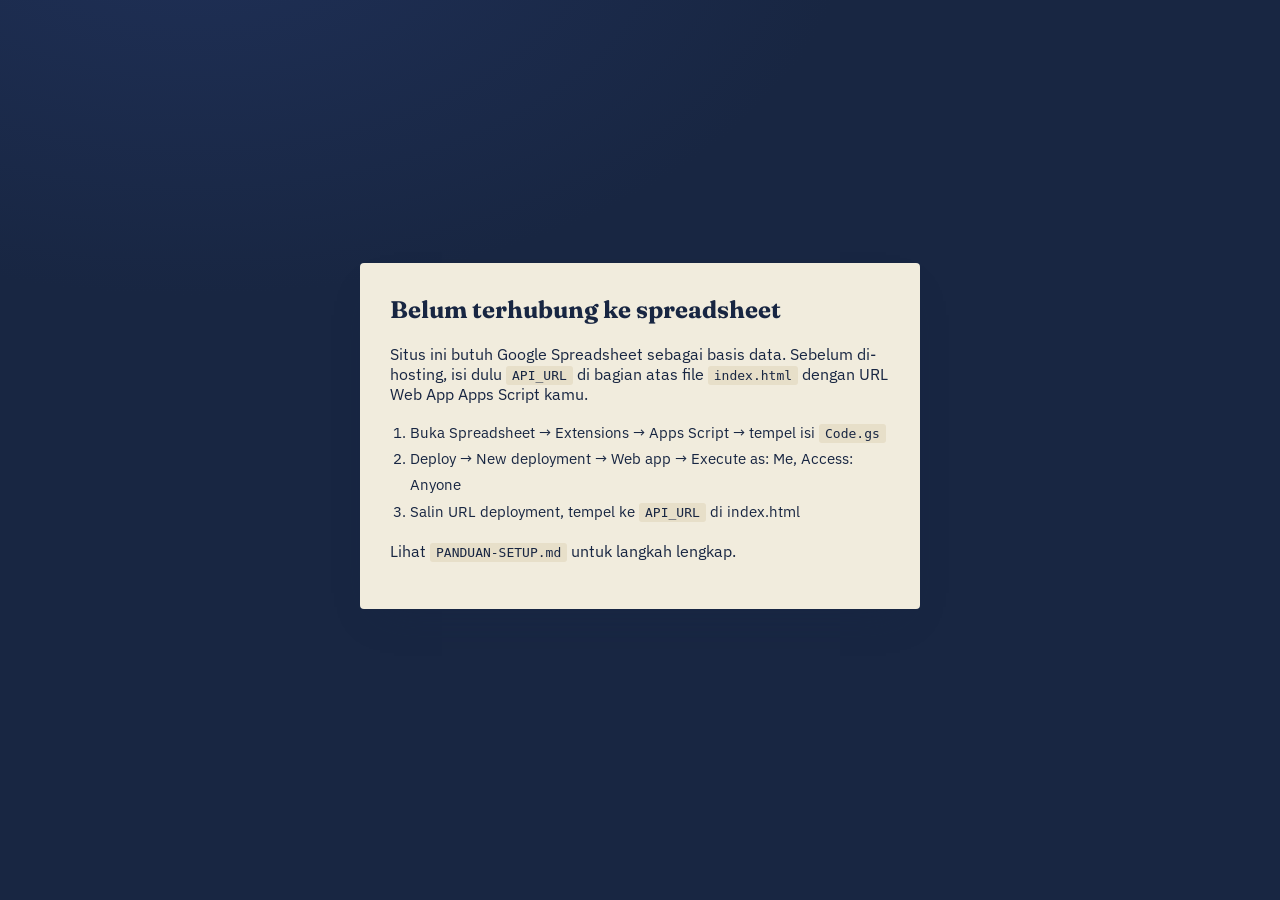
==== index.html @ b9da1dde "Add files via upload" ====
<!DOCTYPE html>
<html lang="id">
<head>
<meta charset="UTF-8">
<meta name="viewport" content="width=device-width, initial-scale=1.0">
<title>Pemilihan Ketua OSIS</title>
<link rel="preconnect" href="https://fonts.googleapis.com">
<link rel="preconnect" href="https://fonts.gstatic.com" crossorigin>
<link href="https://fonts.googleapis.com/css2?family=Fraunces:opsz,wght@9..144,400;9..144,500;9..144,600;9..144,700&family=IBM+Plex+Sans:wght@400;500;600;700&display=swap" rel="stylesheet">
<style>
:root{
  --ink:#182642;
  --ink-2:#25355C;
  --ink-soft:#57628A;
  --paper:#F1ECDD;
  --paper-2:#E7DFC9;
  --paper-line: rgba(24,38,66,0.14);
  --gold:#B7912E;
  --gold-soft:#DDC98A;
  --red:#A23B34;
  --red-soft:#C97A70;
  --good:#3F6B4C;
  --shadow: 0 18px 40px -20px rgba(24,38,66,0.35);
  --radius: 4px;
}
*{box-sizing:border-box;}
html,body{margin:0;padding:0;}
body{
  background:
    radial-gradient(1200px 700px at 15% -10%, #1F3057 0%, var(--ink) 55%),
    var(--ink);
  color:var(--ink);
  font-family:'IBM Plex Sans', sans-serif;
  min-height:100vh;
  -webkit-font-smoothing:antialiased;
}
h1,h2,h3,.serif{font-family:'Fraunces', serif;}
button{font-family:inherit;cursor:pointer;}
a{color:inherit;}
:focus-visible{outline:2px solid var(--gold);outline-offset:2px;}
@media (prefers-reduced-motion: reduce){
  *{animation-duration:0.001ms !important; transition-duration:0.001ms !important;}
}

.shell{
  min-height:100vh;
  display:flex;
  flex-direction:column;
}

/* ---------- topbar ---------- */
.topbar{
  display:flex;align-items:center;justify-content:space-between;
  padding:20px clamp(18px,4vw,48px);
  color:var(--paper);
}
.topbar .brand{display:flex;align-items:center;gap:12px;}
.brand-mark{
  width:34px;height:34px;border-radius:50%;
  border:1.5px solid var(--gold-soft);
  display:flex;align-items:center;justify-content:center;
  font-family:'Fraunces',serif;font-size:16px;color:var(--gold-soft);
}
.brand-text .school{font-size:13px;letter-spacing:.02em;color:var(--gold-soft);margin:0;}
.brand-text .title{font-size:16px;margin:0;font-weight:600;}
.topbar .who{display:flex;align-items:center;gap:14px;font-size:14px;color:#C9D0E3;}
.who .name{color:var(--paper);font-weight:600;}
.logout-btn{
  background:transparent;border:1px solid rgba(255,255,255,0.25);color:#C9D0E3;
  padding:7px 14px;border-radius:999px;font-size:13px;
  transition:border-color .15s, color .15s;
}
.logout-btn:hover{border-color:var(--gold-soft);color:var(--paper);}

.stage{flex:1;display:flex;align-items:center;justify-content:center;padding:20px clamp(16px,4vw,48px) 48px;}
.stage.top{align-items:flex-start;}

/* ---------- login ---------- */
.login-wrap{width:100%;max-width:1040px;display:grid;grid-template-columns:1.05fr 1fr;gap:56px;align-items:center;}
.login-intro{color:var(--paper);}
.login-intro .eyebrow-seal{
  width:56px;height:56px;border-radius:50%;border:1.5px solid var(--gold-soft);
  display:flex;align-items:center;justify-content:center;margin-bottom:22px;
  font-family:'Fraunces',serif;font-size:22px;color:var(--gold-soft);
}
.login-intro h1{font-size:clamp(32px,4vw,44px);line-height:1.1;font-weight:600;margin:0 0 16px;}
.login-intro p{color:#C9D0E3;font-size:15.5px;line-height:1.65;max-width:38ch;margin:0;}

.ballot-card{
  background:var(--paper);border-radius:var(--radius);box-shadow:var(--shadow);
  padding:8px;position:relative;
}
.ballot-card-inner{
  border:1px solid var(--paper-line);border-radius:2px;padding:34px 32px 30px;
}
.role-tabs{display:flex;gap:0;margin-bottom:26px;border-bottom:1px solid var(--paper-line);}
.role-tab{
  flex:1;background:none;border:none;padding:0 0 14px;font-size:14.5px;font-weight:600;
  color:var(--ink-soft);border-bottom:2px solid transparent;margin-bottom:-1px;
  transition:color .15s;
}
.role-tab.active{color:var(--ink);border-bottom-color:var(--red);}
.role-tab:first-child{text-align:left;}
.role-tab:last-child{text-align:right;}

.field{margin-bottom:16px;}
.field label{display:block;font-size:12.5px;color:var(--ink-soft);margin-bottom:6px;}
.field input{
  width:100%;padding:11px 13px;border:1px solid var(--paper-line);border-radius:3px;
  background:#FBF9F2;font-size:15px;color:var(--ink);font-family:inherit;
}
.field input:focus{border-color:var(--ink-soft);}
.field .hint{font-size:12px;color:var(--ink-soft);margin-top:6px;}

.stub-divider{
  position:relative;height:1px;border-top:1.5px dashed var(--paper-line);margin:22px 0 20px;
}
.stub-divider::before,.stub-divider::after{
  content:'';position:absolute;top:-7px;width:14px;height:14px;border-radius:50%;
  background:var(--ink);
}
.stub-divider::before{left:-40px;}
.stub-divider::after{right:-40px;}

.submit-btn{
  width:100%;padding:13px;border:none;border-radius:3px;background:var(--red);color:#F6EFE4;
  font-size:14.5px;font-weight:600;letter-spacing:.01em;margin-top:6px;
  transition:transform .12s, background .15s;
}
.submit-btn:hover{background:#8F332D;}
.submit-btn:active{transform:scale(0.98) rotate(-0.3deg);}
.submit-btn:disabled{opacity:.6;cursor:default;}
.form-error{
  background:#F6E3E0;border:1px solid #E3B9B3;color:#8F332D;font-size:13px;
  padding:10px 12px;border-radius:3px;margin-bottom:16px;
}

/* ---------- setup screen ---------- */
.setup-box{max-width:560px;background:var(--paper);border-radius:var(--radius);padding:32px 30px;box-shadow:var(--shadow);}
.setup-box h2{margin-top:0;}
.setup-box code{background:var(--paper-2);padding:2px 6px;border-radius:3px;font-size:13px;}
.setup-box ol{padding-left:20px;line-height:1.8;font-size:14.5px;}

/* ---------- candidate grid ---------- */
.vote-head{width:100%;max-width:1040px;margin:0 auto 28px;color:var(--paper);}
.vote-head h2{font-size:26px;margin:0 0 6px;font-weight:600;}
.vote-head p{color:#C9D0E3;font-size:14.5px;margin:0;}
.candidate-grid{
  width:100%;max-width:1040px;margin:0 auto;
  display:grid;grid-template-columns:repeat(auto-fit,minmax(280px,1fr));gap:22px;
}
.candidate-card{
  background:var(--paper);border-radius:var(--radius);overflow:hidden;box-shadow:var(--shadow);
  display:flex;flex-direction:column;
}
.candidate-photo-wrap{position:relative;aspect-ratio:4/3;background:var(--paper-2);}
.candidate-photo-wrap img{width:100%;height:100%;object-fit:cover;display:block;}
.seal{
  position:absolute;top:14px;left:14px;width:42px;height:42px;border-radius:50%;
  background:var(--ink);border:1.5px solid var(--gold-soft);color:var(--gold-soft);
  display:flex;align-items:center;justify-content:center;font-family:'Fraunces',serif;
  font-size:16px;font-weight:600;
}
.candidate-body{padding:18px 20px 20px;flex:1;display:flex;flex-direction:column;}
.candidate-body h3{font-size:19px;margin:0 0 2px;font-weight:600;}
.candidate-body .kelas{font-size:13px;color:var(--ink-soft);margin:0 0 14px;}
.misi-toggle{
  background:none;border:none;padding:0;font-size:13px;color:var(--ink-soft);
  text-decoration:underline;text-underline-offset:3px;text-align:left;margin-bottom:12px;
}
.misi-panel{font-size:13.5px;line-height:1.6;color:var(--ink);margin-bottom:14px;}
.misi-panel .visi{margin:0 0 8px;font-style:italic;color:var(--ink-soft);}
.misi-panel ul{margin:0;padding-left:18px;}
.pilih-btn{
  margin-top:auto;width:100%;padding:11px;border:1.5px solid var(--ink);border-radius:3px;
  background:transparent;color:var(--ink);font-weight:600;font-size:14px;
  transition:background .15s,color .15s,transform .12s;
}
.pilih-btn:hover{background:var(--ink);color:var(--paper);}
.pilih-btn:active{transform:scale(0.97);}
.pilih-btn:disabled{opacity:.5;}

/* ---------- modal ---------- */
.modal-overlay{
  position:fixed;inset:0;background:rgba(15,22,40,0.62);display:flex;align-items:center;justify-content:center;
  padding:20px;z-index:50;
}
.modal-box{background:var(--paper);border-radius:var(--radius);max-width:400px;width:100%;padding:28px 26px;box-shadow:var(--shadow);}
.modal-box h3{margin:0 0 10px;font-size:20px;}
.modal-box p{font-size:14.5px;color:var(--ink-soft);line-height:1.6;margin:0 0 22px;}
.modal-actions{display:flex;gap:10px;}
.modal-actions button{flex:1;padding:11px;border-radius:3px;font-size:14px;font-weight:600;}
.modal-actions .cancel{background:transparent;border:1.5px solid var(--paper-line);color:var(--ink-soft);}
.modal-actions .confirm{background:var(--red);border:none;color:#F6EFE4;}

/* ---------- thanks ---------- */
.thanks-box{max-width:420px;text-align:center;background:var(--paper);border-radius:var(--radius);padding:44px 34px;box-shadow:var(--shadow);}
.stamp-check{
  width:74px;height:74px;border-radius:50%;border:2px solid var(--good);color:var(--good);
  display:flex;align-items:center;justify-content:center;margin:0 auto 20px;
  font-size:34px;animation:stamp-in .4s cubic-bezier(.2,1.4,.4,1);
}
@keyframes stamp-in{from{transform:scale(1.6) rotate(-14deg);opacity:0;}to{transform:scale(1) rotate(-6deg);opacity:1;}}
.thanks-box h2{margin:0 0 10px;font-size:22px;}
.thanks-box p{color:var(--ink-soft);font-size:14.5px;line-height:1.6;margin:0 0 24px;}
.ghost-btn{
  background:transparent;border:1.5px solid var(--ink);color:var(--ink);padding:11px 20px;
  border-radius:3px;font-size:14px;font-weight:600;
}
.ghost-btn:hover{background:var(--ink);color:var(--paper);}

/* ---------- monitor ---------- */
.monitor-wrap{width:100%;max-width:760px;}
.monitor-panel{background:var(--paper);border-radius:var(--radius);box-shadow:var(--shadow);padding:40px clamp(24px,5vw,52px);text-align:center;}
.ring-wrap{position:relative;width:200px;height:200px;margin:0 auto 22px;}
.ring-wrap svg{transform:rotate(-90deg);}
.ring-track{fill:none;stroke:var(--paper-2);stroke-width:10;}
.ring-fill{fill:none;stroke:var(--red);stroke-width:10;stroke-linecap:round;transition:stroke-dashoffset 1.1s cubic-bezier(.3,.7,.2,1);}
.ring-center{position:absolute;inset:0;display:flex;flex-direction:column;align-items:center;justify-content:center;}
.ring-center .count{font-family:'Fraunces',serif;font-size:44px;font-weight:600;line-height:1;}
.ring-center .of{font-size:13px;color:var(--ink-soft);margin-top:4px;}
.monitor-panel h2{font-size:20px;margin:0 0 4px;}
.monitor-panel .sub{font-size:13.5px;color:var(--ink-soft);margin:0 0 30px;}
.strip-label{font-size:12.5px;color:var(--ink-soft);margin:0 0 12px;text-align:left;}
.candidate-strip{display:flex;gap:14px;justify-content:center;flex-wrap:wrap;margin-bottom:8px;}
.strip-item{width:64px;text-align:center;}
.strip-item img{width:64px;height:64px;border-radius:50%;object-fit:cover;border:2px solid var(--paper-2);display:block;margin:0 auto 8px;}
.strip-item .n{font-size:11px;color:var(--ink-soft);}
.final-btn{
  margin-top:30px;background:var(--ink);color:var(--paper);border:none;padding:14px 26px;
  border-radius:3px;font-size:14.5px;font-weight:600;
  transition:transform .12s, background .15s;
}
.final-btn:hover{background:var(--ink-2);}
.final-btn:active{transform:scale(0.97);}
.final-btn:disabled{opacity:.6;}
.monitor-note{font-size:13px;color:var(--ink-soft);margin-top:26px;}
.back-link{background:none;border:none;color:#C9D0E3;font-size:13.5px;margin-top:20px;text-decoration:underline;text-underline-offset:3px;}

/* ---------- countdown ---------- */
.countdown-screen{position:fixed;inset:0;background:var(--ink);display:flex;flex-direction:column;align-items:center;justify-content:center;z-index:60;}
.countdown-label{color:var(--gold-soft);font-size:14px;letter-spacing:.04em;margin-bottom:18px;}
.countdown-num{font-family:'Fraunces',serif;font-size:180px;font-weight:600;color:var(--paper);line-height:1;
  animation:tick .85s ease-out;}
@keyframes tick{from{transform:scale(1.35);opacity:0;}to{transform:scale(1);opacity:1;}}
.countdown-sub{color:#C9D0E3;font-size:14.5px;margin-top:18px;}

/* ---------- result ---------- */
.result-wrap{width:100%;max-width:640px;text-align:center;}
.winner-halo{position:relative;width:180px;height:180px;margin:0 auto 22px;}
.halo-rays{
  position:absolute;inset:-30px;border-radius:50%;
  background:conic-gradient(from 0deg, var(--gold-soft) 0deg 6deg, transparent 6deg 24deg);
  opacity:.55;
}
.winner-photo{position:absolute;inset:0;border-radius:50%;overflow:hidden;border:3px solid var(--gold-soft);box-shadow:var(--shadow);}
.winner-photo img{width:100%;height:100%;object-fit:cover;}
.result-wrap .tag{color:var(--gold-soft);font-size:13px;letter-spacing:.03em;margin:0 0 10px;}
.result-wrap h1{color:var(--paper);font-size:clamp(28px,4vw,38px);margin:0 0 4px;font-weight:600;}
.result-wrap .kelas{color:#C9D0E3;font-size:14px;margin:0 0 24px;}
.vote-count{font-family:'Fraunces',serif;font-size:56px;color:var(--paper);font-weight:600;line-height:1;}
.vote-count .label{display:block;font-family:'IBM Plex Sans',sans-serif;font-size:13px;color:#C9D0E3;font-weight:400;margin-top:6px;}
.result-actions{margin-top:34px;display:flex;gap:12px;justify-content:center;flex-wrap:wrap;}

.rank-panel{margin-top:30px;background:var(--paper);border-radius:var(--radius);box-shadow:var(--shadow);padding:26px 28px;text-align:left;}
.rank-row{display:flex;align-items:center;gap:12px;margin-bottom:16px;}
.rank-row:last-child{margin-bottom:0;}
.rank-row .rn{width:24px;font-size:13px;color:var(--ink-soft);flex-shrink:0;}
.rank-row .rname{font-size:13.5px;font-weight:600;width:130px;flex-shrink:0;}
.rank-bar-track{flex:1;height:20px;background:var(--paper-2);border-radius:3px;overflow:hidden;}
.rank-bar-fill{height:100%;border-radius:3px;transition:width 1s cubic-bezier(.3,.7,.2,1);}
.rank-row.winner .rank-bar-fill{background:var(--gold);}
.rank-row:not(.winner) .rank-bar-fill{background:var(--ink-soft);}
.rank-row .rv{width:70px;text-align:right;font-size:13px;color:var(--ink-soft);flex-shrink:0;}

.net-error{
  max-width:420px;background:#F6E3E0;border:1px solid #E3B9B3;color:#8F332D;font-size:13.5px;
  padding:12px 14px;border-radius:3px;margin:0 auto 18px;text-align:center;
}

@media (max-width:900px){
  .login-wrap{grid-template-columns:1fr;gap:34px;text-align:left;}
  .login-intro p{max-width:none;}
}
@media (max-width:520px){
  .countdown-num{font-size:110px;}
  .ballot-card-inner{padding:28px 22px 26px;}
  .stub-divider::before,.stub-divider::after{display:none;}
  .rank-row .rname{width:96px;font-size:12.5px;}
}
</style>
</head>
<body>
<div id="app"></div>

<script>
/* =========================================================================
   KONFIGURASI — wajib diisi sebelum di-deploy
   Tempel URL Web App Google Apps Script kamu di sini (lihat PANDUAN-SETUP.md)
   ========================================================================= */
const API_URL = "TEMPEL_URL_WEB_APP_APPS_SCRIPT_DI_SINI";
const SEKOLAH = "SMA Contoh";
const TAHUN_AJARAN = "2026/2027";

/* ============ API helpers (spreadsheet backend via Apps Script) ============ */
function apiConfigured(){
  return API_URL && API_URL.indexOf('TEMPEL_URL') === -1;
}
async function apiGet(params){
  const qs = new URLSearchParams(params).toString();
  const res = await fetch(API_URL + '?' + qs);
  if(!res.ok) throw new Error('Gagal terhubung ke server (' + res.status + ')');
  return res.json();
}
async function apiPost(payload){
  const res = await fetch(API_URL, {
    method:'POST',
    headers:{'Content-Type':'text/plain;charset=utf-8'}, // text/plain menghindari CORS preflight di Apps Script
    body: JSON.stringify(payload)
  });
  if(!res.ok) throw new Error('Gagal terhubung ke server (' + res.status + ')');
  return res.json();
}

/* ============ app state ============ */
const state = {
  screen: apiConfigured() ? 'login' : 'setup',
  role:'siswa',
  user:null,          // {nisn, nama} untuk siswa, {nama} untuk guru
  candidates:[],
  openMisiNomor:null,
  confirmCandidate:null,
  submitting:false,
  loginError:'',
  netError:'',
  voterCount:0,
  totalSiswa:0,
  countdownVal:5,
  tally:null,
  showRanking:false,
  winner:null
};

function esc(s){
  return String(s==null?'':s).replace(/[&<>"']/g, c => ({'&':'&amp;','<':'&lt;','>':'&gt;','"':'&quot;',"'":'&#39;'}[c]));
}
function seal(nomor){ return '<div class="seal">'+esc(nomor)+'</div>'; }
function fallbackAvatar(nama){ return 'https://api.dicebear.com/7.x/initials/svg?seed='+encodeURIComponent(nama||'?'); }

/* ============ render dispatcher ============ */
const app = document.getElementById('app');

function render(){
  let html = '';
  let stageClass = 'stage';
  if(state.screen === 'setup') html = screenSetup();
  else if(state.screen === 'login') html = screenLogin();
  else if(state.screen === 'vote'){ html = screenVote(); stageClass += ' top'; }
  else if(state.screen === 'thanks') html = screenThanks();
  else if(state.screen === 'monitor') html = screenMonitor();
  else if(state.screen === 'result') html = screenResult();

  if(state.screen === 'setup' || state.screen === 'login'){
    app.innerHTML = '<div class="shell"><div class="'+stageClass+'">'+html+'</div></div>';
  } else {
    app.innerHTML =
      '<div class="shell">'+topbar()+'<div class="'+stageClass+'">'+
      (state.netError ? '<div class="net-error">'+esc(state.netError)+'</div>' : '') +
      html+'</div></div>';
  }
  if(state.screen === 'countdown'){
    app.innerHTML += screenCountdown();
  }
  if(state.confirmCandidate){
    app.innerHTML += modalConfirm(state.confirmCandidate);
  }
}

function topbar(){
  if(!state.user) return '';
  const roleLabel = state.role === 'guru' ? 'Guru' : 'Siswa';
  return `
  <div class="topbar">
    <div class="brand">
      <div class="brand-mark">O</div>
      <div class="brand-text">
        <p class="school">${esc(SEKOLAH)}</p>
        <p class="title">Pemilihan Ketua OSIS</p>
      </div>
    </div>
    <div class="who">
      <span>${roleLabel} · <span class="name">${esc(state.user.nama)}</span></span>
      <button class="logout-btn" data-action="logout">Keluar</button>
    </div>
  </div>`;
}

/* ============ screen: setup ============ */
function screenSetup(){
  return `
  <div class="setup-box">
    <h2>Belum terhubung ke spreadsheet</h2>
    <p>Situs ini butuh Google Spreadsheet sebagai basis data. Sebelum di-hosting, isi dulu <code>API_URL</code> di bagian atas file <code>index.html</code> dengan URL Web App Apps Script kamu.</p>
    <ol>
      <li>Buka Spreadsheet → Extensions → Apps Script → tempel isi <code>Code.gs</code></li>
      <li>Deploy → New deployment → Web app → Execute as: Me, Access: Anyone</li>
      <li>Salin URL deployment, tempel ke <code>API_URL</code> di index.html</li>
    </ol>
    <p>Lihat <code>PANDUAN-SETUP.md</code> untuk langkah lengkap.</p>
  </div>`;
}

/* ============ screen: login ============ */
function screenLogin(){
  const isSiswa = state.role === 'siswa';
  return `
  <div class="login-wrap">
    <div class="login-intro">
      <div class="eyebrow-seal">O</div>
      <h1>Pemilihan Ketua OSIS ${esc(SEKOLAH)}</h1>
      <p>Tahun ajaran ${esc(TAHUN_AJARAN)}. Masuk untuk memberikan suaramu atau memantau jalannya pemilihan. Satu siswa hanya bisa memilih satu kali — tercatat otomatis di server.</p>
    </div>
    <div class="ballot-card">
      <div class="ballot-card-inner">
        <div class="role-tabs">
          <button class="role-tab ${isSiswa?'active':''}" data-action="role" data-role="siswa">Siswa</button>
          <button class="role-tab ${!isSiswa?'active':''}" data-action="role" data-role="guru">Guru</button>
        </div>
        ${state.loginError ? '<div class="form-error">'+esc(state.loginError)+'</div>' : ''}
        ${isSiswa ? `
        <div class="field">
          <label for="in-nisn">Username (NISN)</label>
          <input id="in-nisn" inputmode="numeric" autocomplete="username" placeholder="Contoh: 0051234567">
        </div>
        <div class="stub-divider"></div>
        <div class="field">
          <label for="in-pass">Password</label>
          <input id="in-pass" type="password" inputmode="numeric" autocomplete="current-password" placeholder="Password kamu = NISN kamu">
          <p class="hint">Password default adalah NISN kamu sendiri.</p>
        </div>
        ` : `
        <div class="field">
          <label for="in-nama">Nama</label>
          <input id="in-nama" autocomplete="name" placeholder="Nama lengkap">
        </div>
        <div class="stub-divider"></div>
        <div class="field">
          <label for="in-pin">PIN panitia</label>
          <input id="in-pin" type="password" inputmode="numeric" placeholder="PIN dari panitia pemilihan">
        </div>
        `}
        <button class="submit-btn" data-action="login" ${state.submitting?'disabled':''}>${state.submitting?'Memeriksa…':'Masuk'}</button>
      </div>
    </div>
  </div>`;
}

/* ============ screen: vote ============ */
function screenVote(){
  const cards = state.candidates.map(c => {
    const open = state.openMisiNomor === c.nomor;
    return `
    <div class="candidate-card">
      <div class="candidate-photo-wrap">
        <img src="${esc(c.foto) || fallbackAvatar(c.nama)}" data-fallback="${esc(encodeURIComponent(c.nama))}" alt="Foto ${esc(c.nama)}">
        ${seal(c.nomor)}
      </div>
      <div class="candidate-body">
        <h3>${esc(c.nama)}</h3>
        <p class="kelas">${esc(c.kelas)}</p>
        <button class="misi-toggle" data-action="toggle-misi" data-nomor="${esc(c.nomor)}">${open?'Sembunyikan visi & misi':'Lihat visi & misi'}</button>
        ${open ? `
        <div class="misi-panel">
          <p class="visi">"${esc(c.visi)}"</p>
          <ul>${c.misi.map(m=>'<li>'+esc(m)+'</li>').join('')}</ul>
        </div>` : ''}
        <button class="pilih-btn" data-action="ask-vote" data-nomor="${esc(c.nomor)}">Pilih Kandidat Ini</button>
      </div>
    </div>`;
  }).join('');

  return `
  <div class="vote-head">
    <h2>Pilih Ketua OSIS</h2>
    <p>Tap "Pilih Kandidat Ini" pada kandidat pilihanmu. Kamu akan diminta konfirmasi sebelum suara dikirim.</p>
  </div>
  <div class="candidate-grid">${cards}</div>`;
}

/* ============ modal konfirmasi ============ */
function modalConfirm(c){
  return `
  <div class="modal-overlay" data-action="close-modal">
    <div class="modal-box" onclick="event.stopPropagation()">
      <h3>Konfirmasi pilihan</h3>
      <p>Kamu memilih Nomor ${esc(c.nomor)} — <strong>${esc(c.nama)}</strong>. Pilihan tidak bisa diubah setelah dikirim. Lanjutkan?</p>
      <div class="modal-actions">
        <button class="cancel" data-action="close-modal">Batal</button>
        <button class="confirm" data-action="confirm-vote" ${state.submitting?'disabled':''}>${state.submitting?'Mengirim…':'Ya, kirim suara'}</button>
      </div>
    </div>
  </div>`;
}

/* ============ screen: thanks ============ */
function screenThanks(){
  return `
  <div class="thanks-box">
    <div class="stamp-check">✓</div>
    <h2>Suaramu sudah tercatat</h2>
    <p>Terima kasih sudah berpartisipasi, ${esc(state.user.nama)}. Hasil akhir akan diumumkan panitia di halaman pemantauan.</p>
    <button class="ghost-btn" data-action="goto-monitor">Lihat Halaman Pemantauan</button>
  </div>`;
}

/* ============ screen: monitor ============ */
function screenMonitor(){
  const total = state.totalSiswa || 0;
  const count = state.voterCount || 0;
  const pct = total > 0 ? Math.min(1, count/total) : 0;
  const r = 90, circ = 2*Math.PI*r;
  const offset = circ * (1-pct);

  const strip = state.candidates.map(c => `
    <div class="strip-item">
      <img src="${esc(c.foto) || fallbackAvatar(c.nama)}" data-fallback="${esc(encodeURIComponent(c.nama))}" alt="${esc(c.nama)}">
      <div class="n">No. ${esc(c.nomor)}</div>
    </div>`).join('');

  return `
  <div class="monitor-wrap">
    <div class="monitor-panel">
      <div class="ring-wrap">
        <svg width="200" height="200" viewBox="0 0 200 200">
          <circle class="ring-track" cx="100" cy="100" r="${r}"/>
          <circle class="ring-fill" cx="100" cy="100" r="${r}" stroke-dasharray="${circ}" stroke-dashoffset="${offset}"/>
        </svg>
        <div class="ring-center">
          <div class="count">${count}</div>
          <div class="of">dari ${total} siswa</div>
        </div>
      </div>
      <h2>Pemantauan Partisipasi</h2>
      <p class="sub">Jumlah suara yang sudah masuk, diperbarui langsung dari server.</p>
      <p class="strip-label">Kandidat yang bertarung</p>
      <div class="candidate-strip">${strip}</div>
      ${state.role === 'guru' ? `
        <button class="final-btn" data-action="start-final" ${state.submitting?'disabled':''}>${state.submitting?'Memuat…':'Hitung Suara Akhir'}</button>
        <p class="monitor-note">Tombol ini hanya untuk panitia. Hasil akan tampil setelah hitung mundur.</p>
      ` : `
        <p class="monitor-note">Hasil akhir akan diumumkan oleh panitia setelah proses hitung selesai.</p>
      `}
    </div>
  </div>`;
}

/* ============ screen: countdown ============ */
function screenCountdown(){
  return `
  <div class="countdown-screen">
    <div class="countdown-label">MENGHITUNG SUARA</div>
    <div class="countdown-num" key="${state.countdownVal}">${state.countdownVal > 0 ? state.countdownVal : '—'}</div>
    <div class="countdown-sub">${state.countdownVal > 0 ? 'Bersiap…' : 'Menyiapkan hasil akhir…'}</div>
  </div>`;
}

/* ============ screen: result ============ */
function screenResult(){
  const tally = state.tally || {};
  const ranked = state.candidates
    .map(c => ({...c, votes: tally[c.nomor] || 0}))
    .sort((a,b)=> b.votes - a.votes);
  const winner = ranked[0];
  const maxVotes = winner ? Math.max(1, winner.votes) : 1;

  const rankingHtml = state.showRanking ? `
    <div class="rank-panel">
      ${ranked.map((c,i)=>`
        <div class="rank-row ${i===0?'winner':''}">
          <div class="rn">${i+1}</div>
          <div class="rname">${esc(c.nama)}</div>
          <div class="rank-bar-track"><div class="rank-bar-fill" style="width:${(c.votes/maxVotes*100).toFixed(0)}%"></div></div>
          <div class="rv">${c.votes} suara</div>
        </div>
      `).join('')}
    </div>` : '';

  if(!winner){
    return `<div class="result-wrap"><p style="color:var(--paper)">Belum ada suara masuk.</p></div>`;
  }

  return `
  <div class="result-wrap">
    <div class="winner-halo">
      <div class="halo-rays"></div>
      <div class="winner-photo"><img src="${esc(winner.foto) || fallbackAvatar(winner.nama)}" data-fallback="${esc(encodeURIComponent(winner.nama))}" alt="${esc(winner.nama)}"></div>
    </div>
    <p class="tag">TERPILIH SEBAGAI KETUA OSIS</p>
    <h1>${esc(winner.nama)}</h1>
    <p class="kelas">${esc(winner.kelas)} · Nomor Urut ${esc(winner.nomor)}</p>
    <div class="vote-count" id="vote-count-num">0<span class="label">suara diterima</span></div>
    <div class="result-actions">
      ${!state.showRanking ? '<button class="ghost-btn" data-action="see-others" style="border-color:rgba(255,255,255,0.4);color:#F1ECDD;">Lihat Suara Kandidat Lain</button>' : ''}
    </div>
    ${rankingHtml}
    <button class="back-link" data-action="back-to-monitor">← Kembali ke pemantauan</button>
  </div>`;
}

/* ============ actions ============ */
async function handleLogin(){
  state.loginError = '';
  if(state.role === 'siswa'){
    const nisn = document.getElementById('in-nisn').value.trim();
    const pass = document.getElementById('in-pass').value.trim();
    if(!nisn || !pass){ state.loginError = 'Isi username dan password terlebih dahulu.'; render(); return; }
    state.submitting = true; render();
    try{
      const res = await apiPost({action:'loginSiswa', nisn, password: pass});
      if(!res.ok){ state.loginError = res.error || 'Login gagal.'; state.submitting=false; render(); return; }
      state.user = {nisn, nama: res.nama};
      await afterSiswaLogin();
    }catch(err){
      state.loginError = 'Gagal terhubung ke server. Coba lagi.'; state.submitting=false; render();
    }
  } else {
    const nama = document.getElementById('in-nama').value.trim();
    const pin = document.getElementById('in-pin').value.trim();
    if(!nama || !pin){ state.loginError = 'Isi nama dan PIN terlebih dahulu.'; render(); return; }
    state.submitting = true; render();
    try{
      const res = await apiPost({action:'guruLogin', nama, pin});
      if(!res.ok){ state.loginError = res.error || 'Login gagal.'; state.submitting=false; render(); return; }
      state.user = {nama: res.nama};
      await afterGuruLogin();
    }catch(err){
      state.loginError = 'Gagal terhubung ke server. Coba lagi.'; state.submitting=false; render();
    }
  }
}

async function afterSiswaLogin(){
  state.submitting = true; render();
  try{
    const [cand, voted, voterCount, totalSiswa] = await Promise.all([
      apiGet({action:'getCandidates'}),
      apiGet({action:'checkVoted', nisn: state.user.nisn}),
      apiGet({action:'getVoterCount'}),
      apiGet({action:'getTotalSiswa'})
    ]);
    state.candidates = Array.isArray(cand) ? cand : [];
    state.voterCount = voterCount.count || 0;
    state.totalSiswa = totalSiswa.total || 0;
    state.submitting = false;
    state.screen = voted.voted ? 'monitor' : 'vote';
  }catch(err){
    state.netError = 'Gagal memuat data kandidat.'; state.submitting=false;
  }
  render();
}

async function afterGuruLogin(){
  state.submitting = true; render();
  try{
    const [cand, voterCount, totalSiswa] = await Promise.all([
      apiGet({action:'getCandidates'}),
      apiGet({action:'getVoterCount'}),
      apiGet({action:'getTotalSiswa'})
    ]);
    state.candidates = Array.isArray(cand) ? cand : [];
    state.voterCount = voterCount.count || 0;
    state.totalSiswa = totalSiswa.total || 0;
    state.submitting = false;
    state.screen = 'monitor';
  }catch(err){
    state.netError = 'Gagal memuat data.'; state.submitting=false;
  }
  render();
}

async function refreshMonitor(){
  try{
    const [voterCount, totalSiswa] = await Promise.all([
      apiGet({action:'getVoterCount'}),
      apiGet({action:'getTotalSiswa'})
    ]);
    state.voterCount = voterCount.count || 0;
    state.totalSiswa = totalSiswa.total || 0;
  }catch(err){ /* diamkan, biarkan angka lama tampil */ }
  render();
}

async function submitVote(){
  const c = state.confirmCandidate;
  if(!c) return;
  state.submitting = true; render();
  try{
    const res = await apiPost({action:'vote', nisn: state.user.nisn, nomor: c.nomor});
    state.submitting = false;
    state.confirmCandidate = null;
    if(res.ok){
      state.screen = 'thanks';
    } else if(res.alreadyVoted){
      state.screen = 'monitor';
      await refreshMonitor();
      return;
    } else {
      state.netError = res.error || 'Gagal mengirim suara.';
    }
  }catch(err){
    state.submitting = false; state.confirmCandidate = null;
    state.netError = 'Gagal terhubung ke server. Coba lagi.';
  }
  render();
}

function startFinalCount(){
  state.screen = 'countdown';
  state.countdownVal = 5;
  render();
  const tick = () => {
    state.countdownVal -= 1;
    render();
    if(state.countdownVal > 0){
      setTimeout(tick, 850);
    } else {
      setTimeout(loadTallyAndShowResult, 900);
    }
  };
  setTimeout(tick, 850);
}

async function loadTallyAndShowResult(){
  try{
    const res = await apiGet({action:'getTally'});
    state.tally = res.tally || {};
  }catch(err){
    state.tally = {};
    state.netError = 'Gagal memuat rekap suara.';
  }
  state.showRanking = false;
  state.screen = 'result';
  render();
  animateVoteCount();
}

function animateVoteCount(){
  const tally = state.tally || {};
  const ranked = state.candidates.map(c => ({...c, votes: tally[c.nomor]||0})).sort((a,b)=>b.votes-a.votes);
  const target = ranked[0] ? ranked[0].votes : 0;
  const el = document.getElementById('vote-count-num');
  if(!el) return;
  let cur = 0;
  const step = Math.max(1, Math.ceil(target/30));
  const iv = setInterval(()=>{
    cur = Math.min(target, cur+step);
    el.firstChild.textContent = cur;
    if(cur >= target) clearInterval(iv);
  }, 30);
}

/* ============ event delegation ============ */
app.addEventListener('click', (e) => {
  const t = e.target.closest('[data-action]');
  if(!t) return;
  const action = t.dataset.action;

  if(action === 'role'){ state.role = t.dataset.role; state.loginError=''; render(); }
  else if(action === 'login'){ handleLogin(); }
  else if(action === 'logout'){
    Object.assign(state, {screen:'login', role:'siswa', user:null, candidates:[], loginError:'', netError:'', confirmCandidate:null, tally:null, showRanking:false});
    render();
  }
  else if(action === 'toggle-misi'){
    const n = t.dataset.nomor;
    state.openMisiNomor = state.openMisiNomor === n ? null : (state.candidates.find(c=>String(c.nomor)===String(n))||{}).nomor;
    render();
  }
  else if(action === 'ask-vote'){
    const n = t.dataset.nomor;
    state.confirmCandidate = state.candidates.find(c=>String(c.nomor)===String(n));
    render();
  }
  else if(action === 'close-modal'){ state.confirmCandidate = null; render(); }
  else if(action === 'confirm-vote'){ submitVote(); }
  else if(action === 'goto-monitor'){ state.screen='monitor'; refreshMonitor(); }
  else if(action === 'start-final'){ startFinalCount(); }
  else if(action === 'see-others'){ state.showRanking = true; render(); }
  else if(action === 'back-to-monitor'){
    state.screen='monitor'; state.showRanking=false; state.tally=null;
    refreshMonitor();
  }
});

app.addEventListener('error', (e) => {
  const img = e.target;
  if(img.tagName === 'IMG' && img.dataset.fallback && !img.dataset.fallbackApplied){
    img.dataset.fallbackApplied = '1';
    img.src = 'https://api.dicebear.com/7.x/initials/svg?seed=' + img.dataset.fallback;
  }
}, true);

render();
</script>
</body>
</html>
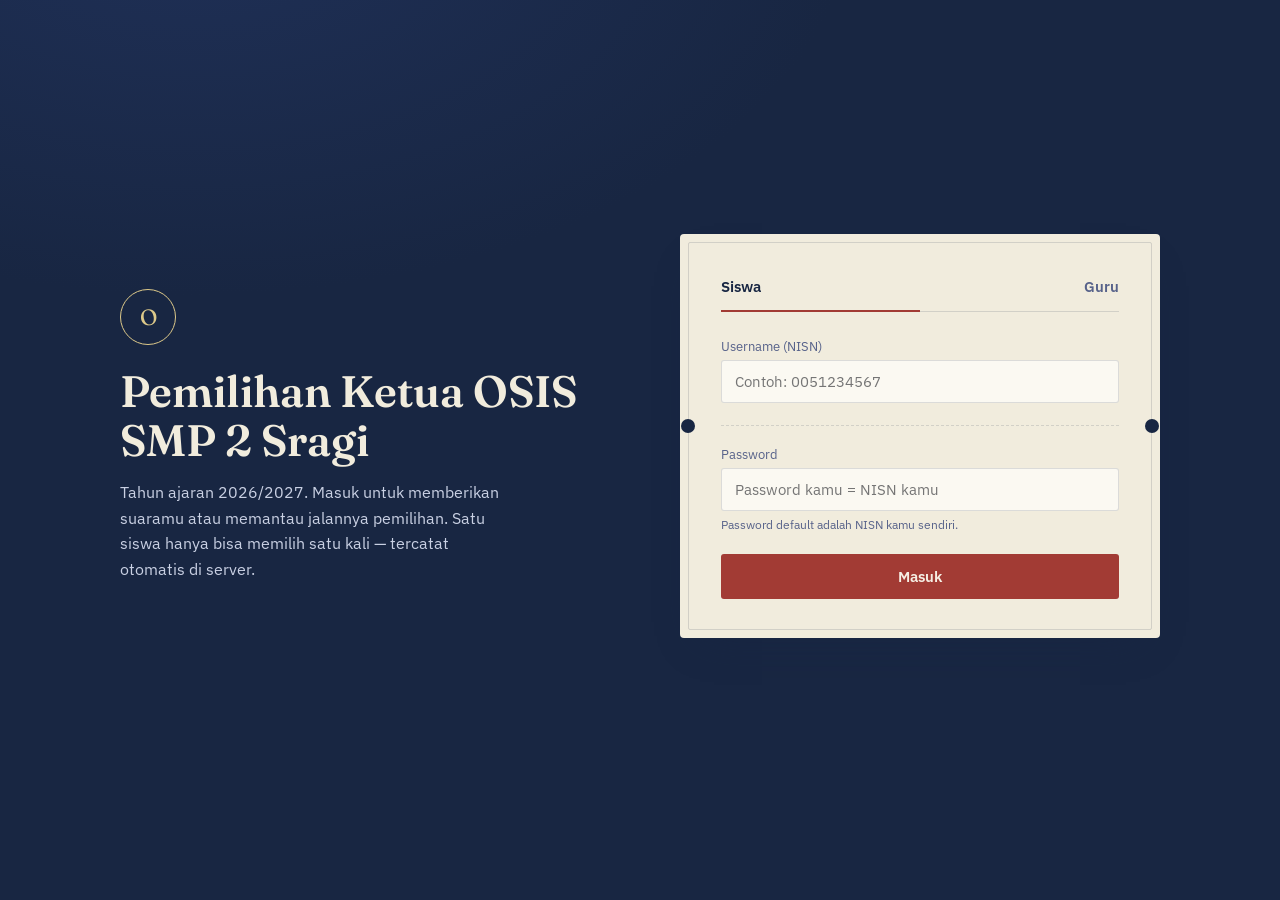
==== commit 47bd9d51: "Update index.html" ====
--- a/index.html
+++ b/index.html
@@ -298,8 +298,8 @@
    KONFIGURASI — wajib diisi sebelum di-deploy
    Tempel URL Web App Google Apps Script kamu di sini (lihat PANDUAN-SETUP.md)
    ========================================================================= */
-const API_URL = "TEMPEL_URL_WEB_APP_APPS_SCRIPT_DI_SINI";
-const SEKOLAH = "SMA Contoh";
+const API_URL = "https://script.google.com/macros/s/AKfycbyMBuVMGAgNKvaWrppnAwoB4Br9mUrIa4uG3_jRg6lANHWsK1ZaA-w0J_PfahXF59Pv/exec";
+const SEKOLAH = "SMP 2 Sragi";
 const TAHUN_AJARAN = "2026/2027";
 
 /* ============ API helpers (spreadsheet backend via Apps Script) ============ */
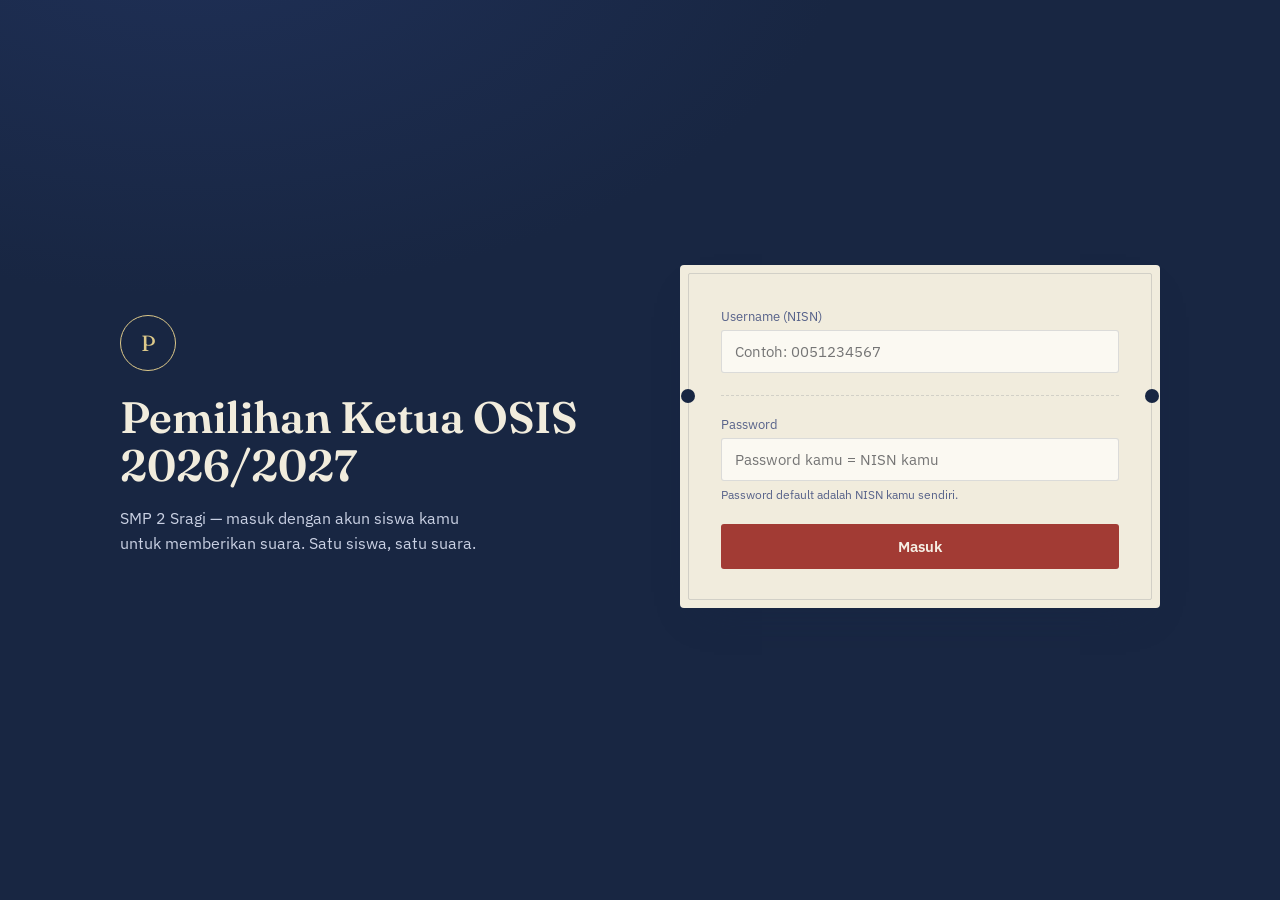
==== commit 9edb8ddd: "Add files via upload" ====
--- a/index.html
+++ b/index.html
@@ -42,149 +42,78 @@
   *{animation-duration:0.001ms !important; transition-duration:0.001ms !important;}
 }
 
-.shell{
-  min-height:100vh;
-  display:flex;
-  flex-direction:column;
-}
-
-/* ---------- topbar ---------- */
-.topbar{
-  display:flex;align-items:center;justify-content:space-between;
-  padding:20px clamp(18px,4vw,48px);
-  color:var(--paper);
-}
+.shell{min-height:100vh;display:flex;flex-direction:column;}
+
+/* topbar */
+.topbar{display:flex;align-items:center;justify-content:space-between;padding:20px clamp(18px,4vw,48px);color:var(--paper);}
 .topbar .brand{display:flex;align-items:center;gap:12px;}
-.brand-mark{
-  width:34px;height:34px;border-radius:50%;
-  border:1.5px solid var(--gold-soft);
-  display:flex;align-items:center;justify-content:center;
-  font-family:'Fraunces',serif;font-size:16px;color:var(--gold-soft);
-}
+.brand-mark{width:34px;height:34px;border-radius:50%;border:1.5px solid var(--gold-soft);display:flex;align-items:center;justify-content:center;font-family:'Fraunces',serif;font-size:16px;color:var(--gold-soft);}
 .brand-text .school{font-size:13px;letter-spacing:.02em;color:var(--gold-soft);margin:0;}
 .brand-text .title{font-size:16px;margin:0;font-weight:600;}
 .topbar .who{display:flex;align-items:center;gap:14px;font-size:14px;color:#C9D0E3;}
 .who .name{color:var(--paper);font-weight:600;}
-.logout-btn{
-  background:transparent;border:1px solid rgba(255,255,255,0.25);color:#C9D0E3;
-  padding:7px 14px;border-radius:999px;font-size:13px;
-  transition:border-color .15s, color .15s;
-}
+.logout-btn{background:transparent;border:1px solid rgba(255,255,255,0.25);color:#C9D0E3;padding:7px 14px;border-radius:999px;font-size:13px;transition:border-color .15s, color .15s;}
 .logout-btn:hover{border-color:var(--gold-soft);color:var(--paper);}
 
 .stage{flex:1;display:flex;align-items:center;justify-content:center;padding:20px clamp(16px,4vw,48px) 48px;}
 .stage.top{align-items:flex-start;}
 
-/* ---------- login ---------- */
+/* login */
 .login-wrap{width:100%;max-width:1040px;display:grid;grid-template-columns:1.05fr 1fr;gap:56px;align-items:center;}
 .login-intro{color:var(--paper);}
-.login-intro .eyebrow-seal{
-  width:56px;height:56px;border-radius:50%;border:1.5px solid var(--gold-soft);
-  display:flex;align-items:center;justify-content:center;margin-bottom:22px;
-  font-family:'Fraunces',serif;font-size:22px;color:var(--gold-soft);
-}
+.login-intro .eyebrow-seal{width:56px;height:56px;border-radius:50%;border:1.5px solid var(--gold-soft);display:flex;align-items:center;justify-content:center;margin-bottom:22px;font-family:'Fraunces',serif;font-size:22px;color:var(--gold-soft);}
 .login-intro h1{font-size:clamp(32px,4vw,44px);line-height:1.1;font-weight:600;margin:0 0 16px;}
 .login-intro p{color:#C9D0E3;font-size:15.5px;line-height:1.65;max-width:38ch;margin:0;}
 
-.ballot-card{
-  background:var(--paper);border-radius:var(--radius);box-shadow:var(--shadow);
-  padding:8px;position:relative;
-}
-.ballot-card-inner{
-  border:1px solid var(--paper-line);border-radius:2px;padding:34px 32px 30px;
-}
-.role-tabs{display:flex;gap:0;margin-bottom:26px;border-bottom:1px solid var(--paper-line);}
-.role-tab{
-  flex:1;background:none;border:none;padding:0 0 14px;font-size:14.5px;font-weight:600;
-  color:var(--ink-soft);border-bottom:2px solid transparent;margin-bottom:-1px;
-  transition:color .15s;
-}
-.role-tab.active{color:var(--ink);border-bottom-color:var(--red);}
-.role-tab:first-child{text-align:left;}
-.role-tab:last-child{text-align:right;}
+.ballot-card{background:var(--paper);border-radius:var(--radius);box-shadow:var(--shadow);padding:8px;position:relative;}
+.ballot-card-inner{border:1px solid var(--paper-line);border-radius:2px;padding:34px 32px 30px;}
 
 .field{margin-bottom:16px;}
 .field label{display:block;font-size:12.5px;color:var(--ink-soft);margin-bottom:6px;}
-.field input{
-  width:100%;padding:11px 13px;border:1px solid var(--paper-line);border-radius:3px;
-  background:#FBF9F2;font-size:15px;color:var(--ink);font-family:inherit;
-}
+.field input{width:100%;padding:11px 13px;border:1px solid var(--paper-line);border-radius:3px;background:#FBF9F2;font-size:15px;color:var(--ink);font-family:inherit;}
 .field input:focus{border-color:var(--ink-soft);}
 .field .hint{font-size:12px;color:var(--ink-soft);margin-top:6px;}
 
-.stub-divider{
-  position:relative;height:1px;border-top:1.5px dashed var(--paper-line);margin:22px 0 20px;
-}
-.stub-divider::before,.stub-divider::after{
-  content:'';position:absolute;top:-7px;width:14px;height:14px;border-radius:50%;
-  background:var(--ink);
-}
+.stub-divider{position:relative;height:1px;border-top:1.5px dashed var(--paper-line);margin:22px 0 20px;}
+.stub-divider::before,.stub-divider::after{content:'';position:absolute;top:-7px;width:14px;height:14px;border-radius:50%;background:var(--ink);}
 .stub-divider::before{left:-40px;}
 .stub-divider::after{right:-40px;}
 
-.submit-btn{
-  width:100%;padding:13px;border:none;border-radius:3px;background:var(--red);color:#F6EFE4;
-  font-size:14.5px;font-weight:600;letter-spacing:.01em;margin-top:6px;
-  transition:transform .12s, background .15s;
-}
+.submit-btn{width:100%;padding:13px;border:none;border-radius:3px;background:var(--red);color:#F6EFE4;font-size:14.5px;font-weight:600;letter-spacing:.01em;margin-top:6px;transition:transform .12s, background .15s;}
 .submit-btn:hover{background:#8F332D;}
 .submit-btn:active{transform:scale(0.98) rotate(-0.3deg);}
 .submit-btn:disabled{opacity:.6;cursor:default;}
-.form-error{
-  background:#F6E3E0;border:1px solid #E3B9B3;color:#8F332D;font-size:13px;
-  padding:10px 12px;border-radius:3px;margin-bottom:16px;
-}
-
-/* ---------- setup screen ---------- */
+.form-error{background:#F6E3E0;border:1px solid #E3B9B3;color:#8F332D;font-size:13px;padding:10px 12px;border-radius:3px;margin-bottom:16px;}
+
+/* setup screen */
 .setup-box{max-width:560px;background:var(--paper);border-radius:var(--radius);padding:32px 30px;box-shadow:var(--shadow);}
 .setup-box h2{margin-top:0;}
 .setup-box code{background:var(--paper-2);padding:2px 6px;border-radius:3px;font-size:13px;}
 .setup-box ol{padding-left:20px;line-height:1.8;font-size:14.5px;}
 
-/* ---------- candidate grid ---------- */
+/* candidate grid */
 .vote-head{width:100%;max-width:1040px;margin:0 auto 28px;color:var(--paper);}
 .vote-head h2{font-size:26px;margin:0 0 6px;font-weight:600;}
 .vote-head p{color:#C9D0E3;font-size:14.5px;margin:0;}
-.candidate-grid{
-  width:100%;max-width:1040px;margin:0 auto;
-  display:grid;grid-template-columns:repeat(auto-fit,minmax(280px,1fr));gap:22px;
-}
-.candidate-card{
-  background:var(--paper);border-radius:var(--radius);overflow:hidden;box-shadow:var(--shadow);
-  display:flex;flex-direction:column;
-}
+.candidate-grid{width:100%;max-width:1040px;margin:0 auto;display:grid;grid-template-columns:repeat(auto-fit,minmax(280px,1fr));gap:22px;}
+.candidate-card{background:var(--paper);border-radius:var(--radius);overflow:hidden;box-shadow:var(--shadow);display:flex;flex-direction:column;}
 .candidate-photo-wrap{position:relative;aspect-ratio:4/3;background:var(--paper-2);}
 .candidate-photo-wrap img{width:100%;height:100%;object-fit:cover;display:block;}
-.seal{
-  position:absolute;top:14px;left:14px;width:42px;height:42px;border-radius:50%;
-  background:var(--ink);border:1.5px solid var(--gold-soft);color:var(--gold-soft);
-  display:flex;align-items:center;justify-content:center;font-family:'Fraunces',serif;
-  font-size:16px;font-weight:600;
-}
+.seal{position:absolute;top:14px;left:14px;width:42px;height:42px;border-radius:50%;background:var(--ink);border:1.5px solid var(--gold-soft);color:var(--gold-soft);display:flex;align-items:center;justify-content:center;font-family:'Fraunces',serif;font-size:16px;font-weight:600;}
 .candidate-body{padding:18px 20px 20px;flex:1;display:flex;flex-direction:column;}
 .candidate-body h3{font-size:19px;margin:0 0 2px;font-weight:600;}
 .candidate-body .kelas{font-size:13px;color:var(--ink-soft);margin:0 0 14px;}
-.misi-toggle{
-  background:none;border:none;padding:0;font-size:13px;color:var(--ink-soft);
-  text-decoration:underline;text-underline-offset:3px;text-align:left;margin-bottom:12px;
-}
+.misi-toggle{background:none;border:none;padding:0;font-size:13px;color:var(--ink-soft);text-decoration:underline;text-underline-offset:3px;text-align:left;margin-bottom:12px;}
 .misi-panel{font-size:13.5px;line-height:1.6;color:var(--ink);margin-bottom:14px;}
 .misi-panel .visi{margin:0 0 8px;font-style:italic;color:var(--ink-soft);}
 .misi-panel ul{margin:0;padding-left:18px;}
-.pilih-btn{
-  margin-top:auto;width:100%;padding:11px;border:1.5px solid var(--ink);border-radius:3px;
-  background:transparent;color:var(--ink);font-weight:600;font-size:14px;
-  transition:background .15s,color .15s,transform .12s;
-}
+.pilih-btn{margin-top:auto;width:100%;padding:11px;border:1.5px solid var(--ink);border-radius:3px;background:transparent;color:var(--ink);font-weight:600;font-size:14px;transition:background .15s,color .15s,transform .12s;}
 .pilih-btn:hover{background:var(--ink);color:var(--paper);}
 .pilih-btn:active{transform:scale(0.97);}
 .pilih-btn:disabled{opacity:.5;}
 
-/* ---------- modal ---------- */
-.modal-overlay{
-  position:fixed;inset:0;background:rgba(15,22,40,0.62);display:flex;align-items:center;justify-content:center;
-  padding:20px;z-index:50;
-}
+/* modal */
+.modal-overlay{position:fixed;inset:0;background:rgba(15,22,40,0.62);display:flex;align-items:center;justify-content:center;padding:20px;z-index:50;}
 .modal-box{background:var(--paper);border-radius:var(--radius);max-width:400px;width:100%;padding:28px 26px;box-shadow:var(--shadow);}
 .modal-box h3{margin:0 0 10px;font-size:20px;}
 .modal-box p{font-size:14.5px;color:var(--ink-soft);line-height:1.6;margin:0 0 22px;}
@@ -193,23 +122,16 @@
 .modal-actions .cancel{background:transparent;border:1.5px solid var(--paper-line);color:var(--ink-soft);}
 .modal-actions .confirm{background:var(--red);border:none;color:#F6EFE4;}
 
-/* ---------- thanks ---------- */
+/* thanks */
 .thanks-box{max-width:420px;text-align:center;background:var(--paper);border-radius:var(--radius);padding:44px 34px;box-shadow:var(--shadow);}
-.stamp-check{
-  width:74px;height:74px;border-radius:50%;border:2px solid var(--good);color:var(--good);
-  display:flex;align-items:center;justify-content:center;margin:0 auto 20px;
-  font-size:34px;animation:stamp-in .4s cubic-bezier(.2,1.4,.4,1);
-}
+.stamp-check{width:74px;height:74px;border-radius:50%;border:2px solid var(--good);color:var(--good);display:flex;align-items:center;justify-content:center;margin:0 auto 20px;font-size:34px;animation:stamp-in .4s cubic-bezier(.2,1.4,.4,1);}
 @keyframes stamp-in{from{transform:scale(1.6) rotate(-14deg);opacity:0;}to{transform:scale(1) rotate(-6deg);opacity:1;}}
 .thanks-box h2{margin:0 0 10px;font-size:22px;}
 .thanks-box p{color:var(--ink-soft);font-size:14.5px;line-height:1.6;margin:0 0 24px;}
-.ghost-btn{
-  background:transparent;border:1.5px solid var(--ink);color:var(--ink);padding:11px 20px;
-  border-radius:3px;font-size:14px;font-weight:600;
-}
+.ghost-btn{background:transparent;border:1.5px solid var(--ink);color:var(--ink);padding:11px 20px;border-radius:3px;font-size:14px;font-weight:600;}
 .ghost-btn:hover{background:var(--ink);color:var(--paper);}
 
-/* ---------- monitor ---------- */
+/* monitor */
 .monitor-wrap{width:100%;max-width:760px;}
 .monitor-panel{background:var(--paper);border-radius:var(--radius);box-shadow:var(--shadow);padding:40px clamp(24px,5vw,52px);text-align:center;}
 .ring-wrap{position:relative;width:200px;height:200px;margin:0 auto 22px;}
@@ -226,43 +148,20 @@
 .strip-item{width:64px;text-align:center;}
 .strip-item img{width:64px;height:64px;border-radius:50%;object-fit:cover;border:2px solid var(--paper-2);display:block;margin:0 auto 8px;}
 .strip-item .n{font-size:11px;color:var(--ink-soft);}
-.final-btn{
-  margin-top:30px;background:var(--ink);color:var(--paper);border:none;padding:14px 26px;
-  border-radius:3px;font-size:14.5px;font-weight:600;
-  transition:transform .12s, background .15s;
-}
-.final-btn:hover{background:var(--ink-2);}
-.final-btn:active{transform:scale(0.97);}
-.final-btn:disabled{opacity:.6;}
 .monitor-note{font-size:13px;color:var(--ink-soft);margin-top:26px;}
-.back-link{background:none;border:none;color:#C9D0E3;font-size:13.5px;margin-top:20px;text-decoration:underline;text-underline-offset:3px;}
-
-/* ---------- countdown ---------- */
-.countdown-screen{position:fixed;inset:0;background:var(--ink);display:flex;flex-direction:column;align-items:center;justify-content:center;z-index:60;}
-.countdown-label{color:var(--gold-soft);font-size:14px;letter-spacing:.04em;margin-bottom:18px;}
-.countdown-num{font-family:'Fraunces',serif;font-size:180px;font-weight:600;color:var(--paper);line-height:1;
-  animation:tick .85s ease-out;}
-@keyframes tick{from{transform:scale(1.35);opacity:0;}to{transform:scale(1);opacity:1;}}
-.countdown-sub{color:#C9D0E3;font-size:14.5px;margin-top:18px;}
-
-/* ---------- result ---------- */
+.live-dot{display:inline-block;width:7px;height:7px;border-radius:50%;background:var(--good);margin-right:6px;animation:pulse 1.6s infinite;}
+@keyframes pulse{0%,100%{opacity:1;}50%{opacity:.35;}}
+
+/* result (published) */
 .result-wrap{width:100%;max-width:640px;text-align:center;}
-.winner-halo{position:relative;width:180px;height:180px;margin:0 auto 22px;}
-.halo-rays{
-  position:absolute;inset:-30px;border-radius:50%;
-  background:conic-gradient(from 0deg, var(--gold-soft) 0deg 6deg, transparent 6deg 24deg);
-  opacity:.55;
-}
+.winner-halo{position:relative;width:150px;height:150px;margin:0 auto 20px;}
+.halo-rays{position:absolute;inset:-24px;border-radius:50%;background:conic-gradient(from 0deg, var(--gold-soft) 0deg 6deg, transparent 6deg 24deg);opacity:.55;}
 .winner-photo{position:absolute;inset:0;border-radius:50%;overflow:hidden;border:3px solid var(--gold-soft);box-shadow:var(--shadow);}
 .winner-photo img{width:100%;height:100%;object-fit:cover;}
 .result-wrap .tag{color:var(--gold-soft);font-size:13px;letter-spacing:.03em;margin:0 0 10px;}
-.result-wrap h1{color:var(--paper);font-size:clamp(28px,4vw,38px);margin:0 0 4px;font-weight:600;}
-.result-wrap .kelas{color:#C9D0E3;font-size:14px;margin:0 0 24px;}
-.vote-count{font-family:'Fraunces',serif;font-size:56px;color:var(--paper);font-weight:600;line-height:1;}
-.vote-count .label{display:block;font-family:'IBM Plex Sans',sans-serif;font-size:13px;color:#C9D0E3;font-weight:400;margin-top:6px;}
-.result-actions{margin-top:34px;display:flex;gap:12px;justify-content:center;flex-wrap:wrap;}
-
-.rank-panel{margin-top:30px;background:var(--paper);border-radius:var(--radius);box-shadow:var(--shadow);padding:26px 28px;text-align:left;}
+.result-wrap h1{color:var(--paper);font-size:clamp(24px,4vw,32px);margin:0 0 4px;font-weight:600;}
+.result-wrap .kelas{color:#C9D0E3;font-size:14px;margin:0 0 20px;}
+.rank-panel{margin-top:26px;background:var(--paper);border-radius:var(--radius);box-shadow:var(--shadow);padding:24px 26px;text-align:left;}
 .rank-row{display:flex;align-items:center;gap:12px;margin-bottom:16px;}
 .rank-row:last-child{margin-bottom:0;}
 .rank-row .rn{width:24px;font-size:13px;color:var(--ink-soft);flex-shrink:0;}
@@ -273,17 +172,13 @@
 .rank-row:not(.winner) .rank-bar-fill{background:var(--ink-soft);}
 .rank-row .rv{width:70px;text-align:right;font-size:13px;color:var(--ink-soft);flex-shrink:0;}
 
-.net-error{
-  max-width:420px;background:#F6E3E0;border:1px solid #E3B9B3;color:#8F332D;font-size:13.5px;
-  padding:12px 14px;border-radius:3px;margin:0 auto 18px;text-align:center;
-}
+.net-error{max-width:420px;background:#F6E3E0;border:1px solid #E3B9B3;color:#8F332D;font-size:13.5px;padding:12px 14px;border-radius:3px;margin:0 auto 18px;text-align:center;}
 
 @media (max-width:900px){
   .login-wrap{grid-template-columns:1fr;gap:34px;text-align:left;}
   .login-intro p{max-width:none;}
 }
 @media (max-width:520px){
-  .countdown-num{font-size:110px;}
   .ballot-card-inner{padding:28px 22px 26px;}
   .stub-divider::before,.stub-divider::after{display:none;}
   .rank-row .rname{width:96px;font-size:12.5px;}
@@ -296,16 +191,15 @@
 <script>
 /* =========================================================================
    KONFIGURASI — wajib diisi sebelum di-deploy
-   Tempel URL Web App Google Apps Script kamu di sini (lihat PANDUAN-SETUP.md)
+   Tempel URL Web App Google Apps Script kamu di sini
    ========================================================================= */
 const API_URL = "https://script.google.com/macros/s/AKfycbyMBuVMGAgNKvaWrppnAwoB4Br9mUrIa4uG3_jRg6lANHWsK1ZaA-w0J_PfahXF59Pv/exec";
 const SEKOLAH = "SMP 2 Sragi";
 const TAHUN_AJARAN = "2026/2027";
-
-/* ============ API helpers (spreadsheet backend via Apps Script) ============ */
-function apiConfigured(){
-  return API_URL && API_URL.indexOf('TEMPEL_URL') === -1;
-}
+const MONITOR_POLL_MS = 6000; // seberapa sering halaman ini cek partisipasi & status hasil
+
+/* ============ API helpers ============ */
+function apiConfigured(){ return API_URL && API_URL.indexOf('TEMPEL_URL') === -1; }
 async function apiGet(params){
   const qs = new URLSearchParams(params).toString();
   const res = await fetch(API_URL + '?' + qs);
@@ -315,7 +209,7 @@
 async function apiPost(payload){
   const res = await fetch(API_URL, {
     method:'POST',
-    headers:{'Content-Type':'text/plain;charset=utf-8'}, // text/plain menghindari CORS preflight di Apps Script
+    headers:{'Content-Type':'text/plain;charset=utf-8'},
     body: JSON.stringify(payload)
   });
   if(!res.ok) throw new Error('Gagal terhubung ke server (' + res.status + ')');
@@ -325,8 +219,7 @@
 /* ============ app state ============ */
 const state = {
   screen: apiConfigured() ? 'login' : 'setup',
-  role:'siswa',
-  user:null,          // {nisn, nama} untuk siswa, {nama} untuk guru
+  user:null,
   candidates:[],
   openMisiNomor:null,
   confirmCandidate:null,
@@ -335,19 +228,15 @@
   netError:'',
   voterCount:0,
   totalSiswa:0,
-  countdownVal:5,
+  published:false,
   tally:null,
-  showRanking:false,
-  winner:null
+  pollHandle:null
 };
 
-function esc(s){
-  return String(s==null?'':s).replace(/[&<>"']/g, c => ({'&':'&amp;','<':'&lt;','>':'&gt;','"':'&quot;',"'":'&#39;'}[c]));
-}
+function esc(s){ return String(s==null?'':s).replace(/[&<>"']/g, c => ({'&':'&amp;','<':'&lt;','>':'&gt;','"':'&quot;',"'":'&#39;'}[c])); }
 function seal(nomor){ return '<div class="seal">'+esc(nomor)+'</div>'; }
 function fallbackAvatar(nama){ return 'https://api.dicebear.com/7.x/initials/svg?seed='+encodeURIComponent(nama||'?'); }
 
-/* ============ render dispatcher ============ */
 const app = document.getElementById('app');
 
 function render(){
@@ -357,8 +246,7 @@
   else if(state.screen === 'login') html = screenLogin();
   else if(state.screen === 'vote'){ html = screenVote(); stageClass += ' top'; }
   else if(state.screen === 'thanks') html = screenThanks();
-  else if(state.screen === 'monitor') html = screenMonitor();
-  else if(state.screen === 'result') html = screenResult();
+  else if(state.screen === 'monitor') html = state.published ? screenResult() : screenMonitor();
 
   if(state.screen === 'setup' || state.screen === 'login'){
     app.innerHTML = '<div class="shell"><div class="'+stageClass+'">'+html+'</div></div>';
@@ -368,28 +256,22 @@
       (state.netError ? '<div class="net-error">'+esc(state.netError)+'</div>' : '') +
       html+'</div></div>';
   }
-  if(state.screen === 'countdown'){
-    app.innerHTML += screenCountdown();
-  }
-  if(state.confirmCandidate){
-    app.innerHTML += modalConfirm(state.confirmCandidate);
-  }
+  if(state.confirmCandidate){ app.innerHTML += modalConfirm(state.confirmCandidate); }
 }
 
 function topbar(){
   if(!state.user) return '';
-  const roleLabel = state.role === 'guru' ? 'Guru' : 'Siswa';
   return `
   <div class="topbar">
     <div class="brand">
-      <div class="brand-mark">O</div>
+      <div class="brand-mark">P</div>
       <div class="brand-text">
-        <p class="school">${esc(SEKOLAH)}</p>
+        <p class="school">${esc(SEKOLAH)} · ${esc(TAHUN_AJARAN)}</p>
         <p class="title">Pemilihan Ketua OSIS</p>
       </div>
     </div>
     <div class="who">
-      <span>${roleLabel} · <span class="name">${esc(state.user.nama)}</span></span>
+      <span>Siswa · <span class="name">${esc(state.user.nama)}</span></span>
       <button class="logout-btn" data-action="logout">Keluar</button>
     </div>
   </div>`;
@@ -399,35 +281,28 @@
 function screenSetup(){
   return `
   <div class="setup-box">
-    <h2>Belum terhubung ke spreadsheet</h2>
-    <p>Situs ini butuh Google Spreadsheet sebagai basis data. Sebelum di-hosting, isi dulu <code>API_URL</code> di bagian atas file <code>index.html</code> dengan URL Web App Apps Script kamu.</p>
+    <h2>Belum dikonfigurasi</h2>
+    <p>Isi <code>API_URL</code> di bagian atas file ini dengan URL Web App Google Apps Script kamu, lalu deploy ulang.</p>
     <ol>
-      <li>Buka Spreadsheet → Extensions → Apps Script → tempel isi <code>Code.gs</code></li>
-      <li>Deploy → New deployment → Web app → Execute as: Me, Access: Anyone</li>
-      <li>Salin URL deployment, tempel ke <code>API_URL</code> di index.html</li>
+      <li>Buka Apps Script project backend kamu.</li>
+      <li>Deploy → New deployment → Web app.</li>
+      <li>Salin URL yang dihasilkan ke variabel <code>API_URL</code>.</li>
     </ol>
-    <p>Lihat <code>PANDUAN-SETUP.md</code> untuk langkah lengkap.</p>
-  </div>`;
-}
-
-/* ============ screen: login ============ */
+  </div>`;
+}
+
+/* ============ screen: login (siswa saja) ============ */
 function screenLogin(){
-  const isSiswa = state.role === 'siswa';
   return `
   <div class="login-wrap">
     <div class="login-intro">
-      <div class="eyebrow-seal">O</div>
-      <h1>Pemilihan Ketua OSIS ${esc(SEKOLAH)}</h1>
-      <p>Tahun ajaran ${esc(TAHUN_AJARAN)}. Masuk untuk memberikan suaramu atau memantau jalannya pemilihan. Satu siswa hanya bisa memilih satu kali — tercatat otomatis di server.</p>
+      <div class="eyebrow-seal">P</div>
+      <h1>Pemilihan Ketua OSIS ${esc(TAHUN_AJARAN)}</h1>
+      <p>${esc(SEKOLAH)} — masuk dengan akun siswa kamu untuk memberikan suara. Satu siswa, satu suara.</p>
     </div>
     <div class="ballot-card">
       <div class="ballot-card-inner">
-        <div class="role-tabs">
-          <button class="role-tab ${isSiswa?'active':''}" data-action="role" data-role="siswa">Siswa</button>
-          <button class="role-tab ${!isSiswa?'active':''}" data-action="role" data-role="guru">Guru</button>
-        </div>
         ${state.loginError ? '<div class="form-error">'+esc(state.loginError)+'</div>' : ''}
-        ${isSiswa ? `
         <div class="field">
           <label for="in-nisn">Username (NISN)</label>
           <input id="in-nisn" inputmode="numeric" autocomplete="username" placeholder="Contoh: 0051234567">
@@ -438,17 +313,6 @@
           <input id="in-pass" type="password" inputmode="numeric" autocomplete="current-password" placeholder="Password kamu = NISN kamu">
           <p class="hint">Password default adalah NISN kamu sendiri.</p>
         </div>
-        ` : `
-        <div class="field">
-          <label for="in-nama">Nama</label>
-          <input id="in-nama" autocomplete="name" placeholder="Nama lengkap">
-        </div>
-        <div class="stub-divider"></div>
-        <div class="field">
-          <label for="in-pin">PIN panitia</label>
-          <input id="in-pin" type="password" inputmode="numeric" placeholder="PIN dari panitia pemilihan">
-        </div>
-        `}
         <button class="submit-btn" data-action="login" ${state.submitting?'disabled':''}>${state.submitting?'Memeriksa…':'Masuk'}</button>
       </div>
     </div>
@@ -472,7 +336,7 @@
         ${open ? `
         <div class="misi-panel">
           <p class="visi">"${esc(c.visi)}"</p>
-          <ul>${c.misi.map(m=>'<li>'+esc(m)+'</li>').join('')}</ul>
+          <ul>${(c.misi||[]).map(m=>'<li>'+esc(m)+'</li>').join('')}</ul>
         </div>` : ''}
         <button class="pilih-btn" data-action="ask-vote" data-nomor="${esc(c.nomor)}">Pilih Kandidat Ini</button>
       </div>
@@ -487,7 +351,6 @@
   <div class="candidate-grid">${cards}</div>`;
 }
 
-/* ============ modal konfirmasi ============ */
 function modalConfirm(c){
   return `
   <div class="modal-overlay" data-action="close-modal">
@@ -502,18 +365,17 @@
   </div>`;
 }
 
-/* ============ screen: thanks ============ */
 function screenThanks(){
   return `
   <div class="thanks-box">
     <div class="stamp-check">✓</div>
     <h2>Suaramu sudah tercatat</h2>
-    <p>Terima kasih sudah berpartisipasi, ${esc(state.user.nama)}. Hasil akhir akan diumumkan panitia di halaman pemantauan.</p>
-    <button class="ghost-btn" data-action="goto-monitor">Lihat Halaman Pemantauan</button>
-  </div>`;
-}
-
-/* ============ screen: monitor ============ */
+    <p>Terima kasih sudah berpartisipasi, ${esc(state.user.nama)}. Hasil akhir akan diumumkan panitia di halaman ini begitu proses pemilihan selesai.</p>
+    <button class="ghost-btn" data-action="goto-monitor">Lihat Pemantauan</button>
+  </div>`;
+}
+
+/* ============ screen: monitor (partisipasi, sebelum hasil diumumkan) ============ */
 function screenMonitor(){
   const total = state.totalSiswa || 0;
   const count = state.voterCount || 0;
@@ -540,31 +402,16 @@
           <div class="of">dari ${total} siswa</div>
         </div>
       </div>
-      <h2>Pemantauan Partisipasi</h2>
-      <p class="sub">Jumlah suara yang sudah masuk, diperbarui langsung dari server.</p>
+      <h2><span class="live-dot"></span>Pemantauan Partisipasi</h2>
+      <p class="sub">Jumlah suara yang sudah masuk, diperbarui otomatis dari server.</p>
       <p class="strip-label">Kandidat yang bertarung</p>
       <div class="candidate-strip">${strip}</div>
-      ${state.role === 'guru' ? `
-        <button class="final-btn" data-action="start-final" ${state.submitting?'disabled':''}>${state.submitting?'Memuat…':'Hitung Suara Akhir'}</button>
-        <p class="monitor-note">Tombol ini hanya untuk panitia. Hasil akan tampil setelah hitung mundur.</p>
-      ` : `
-        <p class="monitor-note">Hasil akhir akan diumumkan oleh panitia setelah proses hitung selesai.</p>
-      `}
-    </div>
-  </div>`;
-}
-
-/* ============ screen: countdown ============ */
-function screenCountdown(){
-  return `
-  <div class="countdown-screen">
-    <div class="countdown-label">MENGHITUNG SUARA</div>
-    <div class="countdown-num" key="${state.countdownVal}">${state.countdownVal > 0 ? state.countdownVal : '—'}</div>
-    <div class="countdown-sub">${state.countdownVal > 0 ? 'Bersiap…' : 'Menyiapkan hasil akhir…'}</div>
-  </div>`;
-}
-
-/* ============ screen: result ============ */
+      <p class="monitor-note">Hasil akhir akan otomatis tampil di halaman ini setelah panitia mengumumkannya lewat dashboard.</p>
+    </div>
+  </div>`;
+}
+
+/* ============ screen: result (setelah admin publish) ============ */
 function screenResult(){
   const tally = state.tally || {};
   const ranked = state.candidates
@@ -573,7 +420,19 @@
   const winner = ranked[0];
   const maxVotes = winner ? Math.max(1, winner.votes) : 1;
 
-  const rankingHtml = state.showRanking ? `
+  if(!winner){
+    return `<div class="result-wrap"><p style="color:var(--paper)">Belum ada suara masuk.</p></div>`;
+  }
+
+  return `
+  <div class="result-wrap">
+    <div class="winner-halo">
+      <div class="halo-rays"></div>
+      <div class="winner-photo"><img src="${esc(winner.foto) || fallbackAvatar(winner.nama)}" data-fallback="${esc(encodeURIComponent(winner.nama))}" alt="${esc(winner.nama)}"></div>
+    </div>
+    <p class="tag">TERPILIH SEBAGAI KETUA OSIS</p>
+    <h1>${esc(winner.nama)}</h1>
+    <p class="kelas">${esc(winner.kelas)} · Nomor Urut ${esc(winner.nomor)}</p>
     <div class="rank-panel">
       ${ranked.map((c,i)=>`
         <div class="rank-row ${i===0?'winner':''}">
@@ -583,63 +442,28 @@
           <div class="rv">${c.votes} suara</div>
         </div>
       `).join('')}
-    </div>` : '';
-
-  if(!winner){
-    return `<div class="result-wrap"><p style="color:var(--paper)">Belum ada suara masuk.</p></div>`;
-  }
-
-  return `
-  <div class="result-wrap">
-    <div class="winner-halo">
-      <div class="halo-rays"></div>
-      <div class="winner-photo"><img src="${esc(winner.foto) || fallbackAvatar(winner.nama)}" data-fallback="${esc(encodeURIComponent(winner.nama))}" alt="${esc(winner.nama)}"></div>
-    </div>
-    <p class="tag">TERPILIH SEBAGAI KETUA OSIS</p>
-    <h1>${esc(winner.nama)}</h1>
-    <p class="kelas">${esc(winner.kelas)} · Nomor Urut ${esc(winner.nomor)}</p>
-    <div class="vote-count" id="vote-count-num">0<span class="label">suara diterima</span></div>
-    <div class="result-actions">
-      ${!state.showRanking ? '<button class="ghost-btn" data-action="see-others" style="border-color:rgba(255,255,255,0.4);color:#F1ECDD;">Lihat Suara Kandidat Lain</button>' : ''}
-    </div>
-    ${rankingHtml}
-    <button class="back-link" data-action="back-to-monitor">← Kembali ke pemantauan</button>
+    </div>
   </div>`;
 }
 
 /* ============ actions ============ */
 async function handleLogin(){
   state.loginError = '';
-  if(state.role === 'siswa'){
-    const nisn = document.getElementById('in-nisn').value.trim();
-    const pass = document.getElementById('in-pass').value.trim();
-    if(!nisn || !pass){ state.loginError = 'Isi username dan password terlebih dahulu.'; render(); return; }
-    state.submitting = true; render();
-    try{
-      const res = await apiPost({action:'loginSiswa', nisn, password: pass});
-      if(!res.ok){ state.loginError = res.error || 'Login gagal.'; state.submitting=false; render(); return; }
-      state.user = {nisn, nama: res.nama};
-      await afterSiswaLogin();
-    }catch(err){
-      state.loginError = 'Gagal terhubung ke server. Coba lagi.'; state.submitting=false; render();
-    }
-  } else {
-    const nama = document.getElementById('in-nama').value.trim();
-    const pin = document.getElementById('in-pin').value.trim();
-    if(!nama || !pin){ state.loginError = 'Isi nama dan PIN terlebih dahulu.'; render(); return; }
-    state.submitting = true; render();
-    try{
-      const res = await apiPost({action:'guruLogin', nama, pin});
-      if(!res.ok){ state.loginError = res.error || 'Login gagal.'; state.submitting=false; render(); return; }
-      state.user = {nama: res.nama};
-      await afterGuruLogin();
-    }catch(err){
-      state.loginError = 'Gagal terhubung ke server. Coba lagi.'; state.submitting=false; render();
-    }
-  }
-}
-
-async function afterSiswaLogin(){
+  const nisn = document.getElementById('in-nisn').value.trim();
+  const pass = document.getElementById('in-pass').value.trim();
+  if(!nisn || !pass){ state.loginError = 'Isi username dan password terlebih dahulu.'; render(); return; }
+  state.submitting = true; render();
+  try{
+    const res = await apiPost({action:'loginSiswa', nisn, password: pass});
+    if(!res.ok){ state.loginError = res.error || 'Login gagal.'; state.submitting=false; render(); return; }
+    state.user = {nisn, nama: res.nama};
+    await afterLogin();
+  }catch(err){
+    state.loginError = 'Gagal terhubung ke server. Coba lagi.'; state.submitting=false; render();
+  }
+}
+
+async function afterLogin(){
   state.submitting = true; render();
   try{
     const [cand, voted, voterCount, totalSiswa] = await Promise.all([
@@ -657,37 +481,29 @@
     state.netError = 'Gagal memuat data kandidat.'; state.submitting=false;
   }
   render();
-}
-
-async function afterGuruLogin(){
-  state.submitting = true; render();
-  try{
-    const [cand, voterCount, totalSiswa] = await Promise.all([
-      apiGet({action:'getCandidates'}),
-      apiGet({action:'getVoterCount'}),
-      apiGet({action:'getTotalSiswa'})
-    ]);
-    state.candidates = Array.isArray(cand) ? cand : [];
-    state.voterCount = voterCount.count || 0;
-    state.totalSiswa = totalSiswa.total || 0;
-    state.submitting = false;
-    state.screen = 'monitor';
-  }catch(err){
-    state.netError = 'Gagal memuat data.'; state.submitting=false;
-  }
-  render();
+  startPolling();
 }
 
 async function refreshMonitor(){
   try{
-    const [voterCount, totalSiswa] = await Promise.all([
+    const [voterCount, totalSiswa, status] = await Promise.all([
       apiGet({action:'getVoterCount'}),
-      apiGet({action:'getTotalSiswa'})
+      apiGet({action:'getTotalSiswa'}),
+      apiGet({action:'getResultStatus'})
     ]);
     state.voterCount = voterCount.count || 0;
     state.totalSiswa = totalSiswa.total || 0;
+    state.published = !!status.published;
+    if(state.published){ state.tally = status.tally || {}; }
   }catch(err){ /* diamkan, biarkan angka lama tampil */ }
   render();
+}
+
+function startPolling(){
+  if(state.pollHandle) clearInterval(state.pollHandle);
+  state.pollHandle = setInterval(() => {
+    if(state.screen === 'monitor') refreshMonitor();
+  }, MONITOR_POLL_MS);
 }
 
 async function submitVote(){
@@ -714,61 +530,16 @@
   render();
 }
 
-function startFinalCount(){
-  state.screen = 'countdown';
-  state.countdownVal = 5;
-  render();
-  const tick = () => {
-    state.countdownVal -= 1;
-    render();
-    if(state.countdownVal > 0){
-      setTimeout(tick, 850);
-    } else {
-      setTimeout(loadTallyAndShowResult, 900);
-    }
-  };
-  setTimeout(tick, 850);
-}
-
-async function loadTallyAndShowResult(){
-  try{
-    const res = await apiGet({action:'getTally'});
-    state.tally = res.tally || {};
-  }catch(err){
-    state.tally = {};
-    state.netError = 'Gagal memuat rekap suara.';
-  }
-  state.showRanking = false;
-  state.screen = 'result';
-  render();
-  animateVoteCount();
-}
-
-function animateVoteCount(){
-  const tally = state.tally || {};
-  const ranked = state.candidates.map(c => ({...c, votes: tally[c.nomor]||0})).sort((a,b)=>b.votes-a.votes);
-  const target = ranked[0] ? ranked[0].votes : 0;
-  const el = document.getElementById('vote-count-num');
-  if(!el) return;
-  let cur = 0;
-  const step = Math.max(1, Math.ceil(target/30));
-  const iv = setInterval(()=>{
-    cur = Math.min(target, cur+step);
-    el.firstChild.textContent = cur;
-    if(cur >= target) clearInterval(iv);
-  }, 30);
-}
-
 /* ============ event delegation ============ */
 app.addEventListener('click', (e) => {
   const t = e.target.closest('[data-action]');
   if(!t) return;
   const action = t.dataset.action;
 
-  if(action === 'role'){ state.role = t.dataset.role; state.loginError=''; render(); }
-  else if(action === 'login'){ handleLogin(); }
+  if(action === 'login'){ handleLogin(); }
   else if(action === 'logout'){
-    Object.assign(state, {screen:'login', role:'siswa', user:null, candidates:[], loginError:'', netError:'', confirmCandidate:null, tally:null, showRanking:false});
+    if(state.pollHandle) clearInterval(state.pollHandle);
+    Object.assign(state, {screen:'login', user:null, candidates:[], loginError:'', netError:'', confirmCandidate:null, tally:null, published:false, pollHandle:null});
     render();
   }
   else if(action === 'toggle-misi'){
@@ -784,12 +555,6 @@
   else if(action === 'close-modal'){ state.confirmCandidate = null; render(); }
   else if(action === 'confirm-vote'){ submitVote(); }
   else if(action === 'goto-monitor'){ state.screen='monitor'; refreshMonitor(); }
-  else if(action === 'start-final'){ startFinalCount(); }
-  else if(action === 'see-others'){ state.showRanking = true; render(); }
-  else if(action === 'back-to-monitor'){
-    state.screen='monitor'; state.showRanking=false; state.tally=null;
-    refreshMonitor();
-  }
 });
 
 app.addEventListener('error', (e) => {
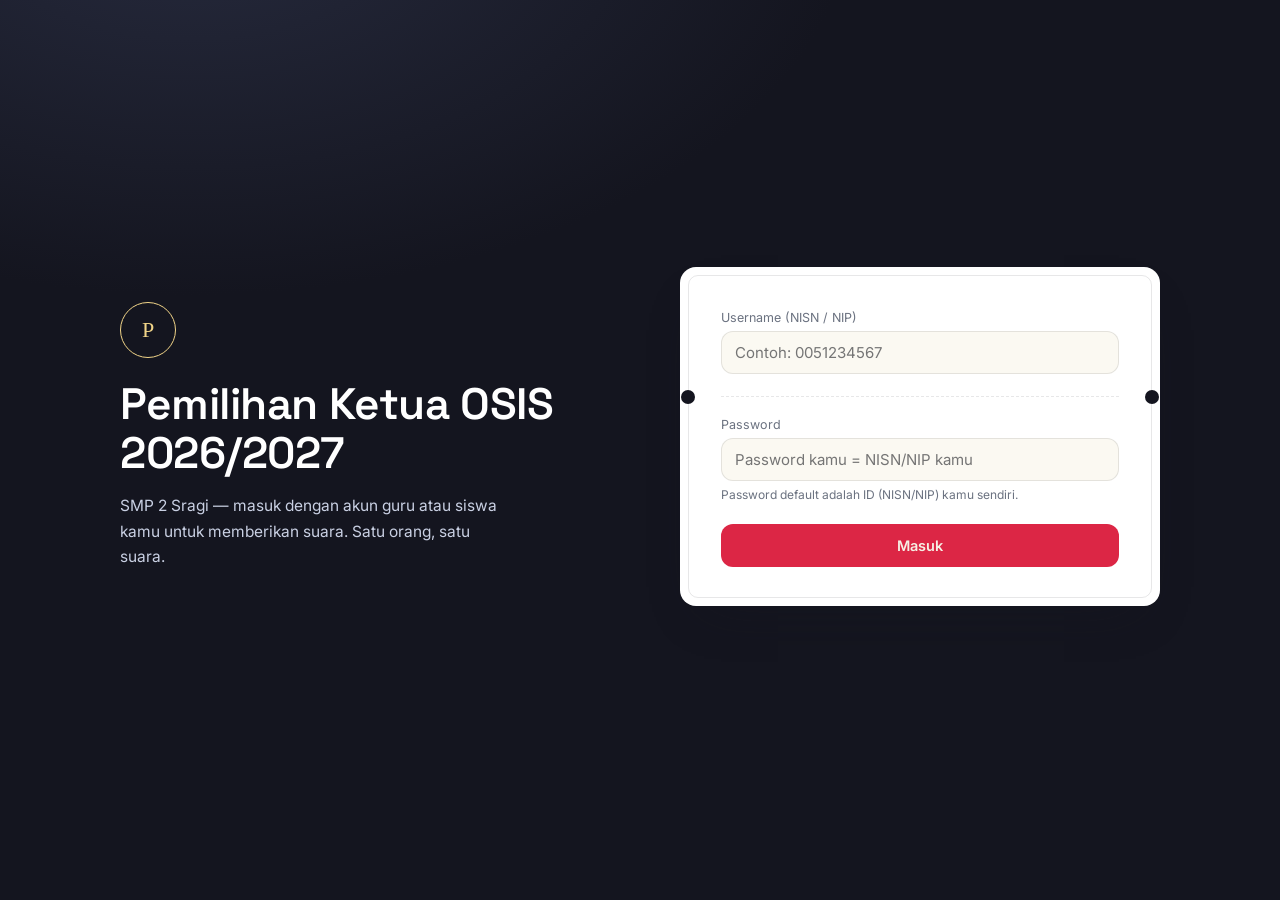
==== commit 160dfd2f: "Add files via upload" ====
--- a/index.html
+++ b/index.html
@@ -6,35 +6,35 @@
 <title>Pemilihan Ketua OSIS</title>
 <link rel="preconnect" href="https://fonts.googleapis.com">
 <link rel="preconnect" href="https://fonts.gstatic.com" crossorigin>
-<link href="https://fonts.googleapis.com/css2?family=Fraunces:opsz,wght@9..144,400;9..144,500;9..144,600;9..144,700&family=IBM+Plex+Sans:wght@400;500;600;700&display=swap" rel="stylesheet">
+<link href="https://fonts.googleapis.com/css2?family=Space+Grotesk:wght@500;600;700&family=Inter:ital,wght@0,400;0,500;0,600;0,700;1,400&display=swap" rel="stylesheet">
 <style>
 :root{
-  --ink:#182642;
-  --ink-2:#25355C;
-  --ink-soft:#57628A;
-  --paper:#F1ECDD;
-  --paper-2:#E7DFC9;
-  --paper-line: rgba(24,38,66,0.14);
-  --gold:#B7912E;
-  --gold-soft:#DDC98A;
-  --red:#A23B34;
-  --red-soft:#C97A70;
-  --good:#3F6B4C;
-  --shadow: 0 18px 40px -20px rgba(24,38,66,0.35);
-  --radius: 4px;
+  --ink:#14151F;
+  --ink-2:#20222F;
+  --ink-soft:#6B7280;
+  --paper:#FFFFFF;
+  --paper-2:#F2F2F5;
+  --paper-line: rgba(20,21,31,0.10);
+  --gold:#D9A62A;
+  --gold-soft:#F1D488;
+  --red:#DC2645;
+  --red-soft:#F0879A;
+  --good:#16A34A;
+  --shadow: 0 22px 48px -24px rgba(20,21,31,0.38);
+  --radius: 16px;
 }
 *{box-sizing:border-box;}
 html,body{margin:0;padding:0;}
 body{
   background:
-    radial-gradient(1200px 700px at 15% -10%, #1F3057 0%, var(--ink) 55%),
+    radial-gradient(1200px 700px at 15% -10%, #262A3D 0%, var(--ink) 55%),
     var(--ink);
   color:var(--ink);
-  font-family:'IBM Plex Sans', sans-serif;
+  font-family:'Inter', sans-serif;
   min-height:100vh;
   -webkit-font-smoothing:antialiased;
 }
-h1,h2,h3,.serif{font-family:'Fraunces', serif;}
+h1,h2,h3,.serif{font-family:'Space Grotesk', sans-serif; letter-spacing:-0.01em;}
 button{font-family:inherit;cursor:pointer;}
 a{color:inherit;}
 :focus-visible{outline:2px solid var(--gold);outline-offset:2px;}
@@ -52,6 +52,7 @@
 .brand-text .title{font-size:16px;margin:0;font-weight:600;}
 .topbar .who{display:flex;align-items:center;gap:14px;font-size:14px;color:#C9D0E3;}
 .who .name{color:var(--paper);font-weight:600;}
+.role-pill{display:inline-flex;align-items:center;padding:2px 10px;border-radius:999px;font-size:11px;font-weight:600;background:rgba(221,201,138,0.18);color:var(--gold-soft);margin-right:8px;}
 .logout-btn{background:transparent;border:1px solid rgba(255,255,255,0.25);color:#C9D0E3;padding:7px 14px;border-radius:999px;font-size:13px;transition:border-color .15s, color .15s;}
 .logout-btn:hover{border-color:var(--gold-soft);color:var(--paper);}
 
@@ -66,11 +67,11 @@
 .login-intro p{color:#C9D0E3;font-size:15.5px;line-height:1.65;max-width:38ch;margin:0;}
 
 .ballot-card{background:var(--paper);border-radius:var(--radius);box-shadow:var(--shadow);padding:8px;position:relative;}
-.ballot-card-inner{border:1px solid var(--paper-line);border-radius:2px;padding:34px 32px 30px;}
+.ballot-card-inner{border:1px solid var(--paper-line);border-radius:10px;padding:34px 32px 30px;}
 
 .field{margin-bottom:16px;}
 .field label{display:block;font-size:12.5px;color:var(--ink-soft);margin-bottom:6px;}
-.field input{width:100%;padding:11px 13px;border:1px solid var(--paper-line);border-radius:3px;background:#FBF9F2;font-size:15px;color:var(--ink);font-family:inherit;}
+.field input{width:100%;padding:11px 13px;border:1px solid var(--paper-line);border-radius:12px;background:#FBF9F2;font-size:15px;color:var(--ink);font-family:inherit;}
 .field input:focus{border-color:var(--ink-soft);}
 .field .hint{font-size:12px;color:var(--ink-soft);margin-top:6px;}
 
@@ -79,16 +80,16 @@
 .stub-divider::before{left:-40px;}
 .stub-divider::after{right:-40px;}
 
-.submit-btn{width:100%;padding:13px;border:none;border-radius:3px;background:var(--red);color:#F6EFE4;font-size:14.5px;font-weight:600;letter-spacing:.01em;margin-top:6px;transition:transform .12s, background .15s;}
+.submit-btn{width:100%;padding:13px;border:none;border-radius:12px;background:var(--red);color:#F6EFE4;font-size:14.5px;font-weight:600;letter-spacing:.01em;margin-top:6px;transition:transform .12s, background .15s;}
 .submit-btn:hover{background:#8F332D;}
 .submit-btn:active{transform:scale(0.98) rotate(-0.3deg);}
 .submit-btn:disabled{opacity:.6;cursor:default;}
-.form-error{background:#F6E3E0;border:1px solid #E3B9B3;color:#8F332D;font-size:13px;padding:10px 12px;border-radius:3px;margin-bottom:16px;}
+.form-error{background:#F6E3E0;border:1px solid #E3B9B3;color:#8F332D;font-size:13px;padding:10px 12px;border-radius:12px;margin-bottom:16px;}
 
 /* setup screen */
 .setup-box{max-width:560px;background:var(--paper);border-radius:var(--radius);padding:32px 30px;box-shadow:var(--shadow);}
 .setup-box h2{margin-top:0;}
-.setup-box code{background:var(--paper-2);padding:2px 6px;border-radius:3px;font-size:13px;}
+.setup-box code{background:var(--paper-2);padding:2px 6px;border-radius:12px;font-size:13px;}
 .setup-box ol{padding-left:20px;line-height:1.8;font-size:14.5px;}
 
 /* candidate grid */
@@ -107,7 +108,7 @@
 .misi-panel{font-size:13.5px;line-height:1.6;color:var(--ink);margin-bottom:14px;}
 .misi-panel .visi{margin:0 0 8px;font-style:italic;color:var(--ink-soft);}
 .misi-panel ul{margin:0;padding-left:18px;}
-.pilih-btn{margin-top:auto;width:100%;padding:11px;border:1.5px solid var(--ink);border-radius:3px;background:transparent;color:var(--ink);font-weight:600;font-size:14px;transition:background .15s,color .15s,transform .12s;}
+.pilih-btn{margin-top:auto;width:100%;padding:11px;border:1.5px solid var(--ink);border-radius:12px;background:transparent;color:var(--ink);font-weight:600;font-size:14px;transition:background .15s,color .15s,transform .12s;}
 .pilih-btn:hover{background:var(--ink);color:var(--paper);}
 .pilih-btn:active{transform:scale(0.97);}
 .pilih-btn:disabled{opacity:.5;}
@@ -118,7 +119,7 @@
 .modal-box h3{margin:0 0 10px;font-size:20px;}
 .modal-box p{font-size:14.5px;color:var(--ink-soft);line-height:1.6;margin:0 0 22px;}
 .modal-actions{display:flex;gap:10px;}
-.modal-actions button{flex:1;padding:11px;border-radius:3px;font-size:14px;font-weight:600;}
+.modal-actions button{flex:1;padding:11px;border-radius:12px;font-size:14px;font-weight:600;}
 .modal-actions .cancel{background:transparent;border:1.5px solid var(--paper-line);color:var(--ink-soft);}
 .modal-actions .confirm{background:var(--red);border:none;color:#F6EFE4;}
 
@@ -128,7 +129,7 @@
 @keyframes stamp-in{from{transform:scale(1.6) rotate(-14deg);opacity:0;}to{transform:scale(1) rotate(-6deg);opacity:1;}}
 .thanks-box h2{margin:0 0 10px;font-size:22px;}
 .thanks-box p{color:var(--ink-soft);font-size:14.5px;line-height:1.6;margin:0 0 24px;}
-.ghost-btn{background:transparent;border:1.5px solid var(--ink);color:var(--ink);padding:11px 20px;border-radius:3px;font-size:14px;font-weight:600;}
+.ghost-btn{background:transparent;border:1.5px solid var(--ink);color:var(--ink);padding:11px 20px;border-radius:12px;font-size:14px;font-weight:600;}
 .ghost-btn:hover{background:var(--ink);color:var(--paper);}
 
 /* monitor */
@@ -152,10 +153,18 @@
 .live-dot{display:inline-block;width:7px;height:7px;border-radius:50%;background:var(--good);margin-right:6px;animation:pulse 1.6s infinite;}
 @keyframes pulse{0%,100%{opacity:1;}50%{opacity:.35;}}
 
+/* countdown reveal */
+.countdown-screen{position:fixed;inset:0;background:radial-gradient(1200px 700px at 50% 20%, #262A3D 0%, var(--ink) 60%);display:flex;flex-direction:column;align-items:center;justify-content:center;z-index:80;}
+.countdown-label{color:var(--gold-soft);font-size:14px;letter-spacing:.08em;margin-bottom:18px;text-transform:uppercase;}
+.countdown-num{font-family:'Fraunces',serif;font-size:150px;font-weight:600;color:var(--paper);line-height:1;animation:tick .8s cubic-bezier(.2,1.2,.4,1);}
+@keyframes tick{from{transform:scale(1.45);opacity:0;}to{transform:scale(1);opacity:1;}}
+.countdown-sub{color:#C9D0E3;font-size:14.5px;margin-top:18px;}
+
 /* result (published) */
 .result-wrap{width:100%;max-width:640px;text-align:center;}
 .winner-halo{position:relative;width:150px;height:150px;margin:0 auto 20px;}
-.halo-rays{position:absolute;inset:-24px;border-radius:50%;background:conic-gradient(from 0deg, var(--gold-soft) 0deg 6deg, transparent 6deg 24deg);opacity:.55;}
+.halo-rays{position:absolute;inset:-24px;border-radius:50%;background:conic-gradient(from 0deg, var(--gold-soft) 0deg 6deg, transparent 6deg 24deg);opacity:.55;animation:spin 18s linear infinite;}
+@keyframes spin{to{transform:rotate(360deg);}}
 .winner-photo{position:absolute;inset:0;border-radius:50%;overflow:hidden;border:3px solid var(--gold-soft);box-shadow:var(--shadow);}
 .winner-photo img{width:100%;height:100%;object-fit:cover;}
 .result-wrap .tag{color:var(--gold-soft);font-size:13px;letter-spacing:.03em;margin:0 0 10px;}
@@ -166,13 +175,13 @@
 .rank-row:last-child{margin-bottom:0;}
 .rank-row .rn{width:24px;font-size:13px;color:var(--ink-soft);flex-shrink:0;}
 .rank-row .rname{font-size:13.5px;font-weight:600;width:130px;flex-shrink:0;}
-.rank-bar-track{flex:1;height:20px;background:var(--paper-2);border-radius:3px;overflow:hidden;}
-.rank-bar-fill{height:100%;border-radius:3px;transition:width 1s cubic-bezier(.3,.7,.2,1);}
+.rank-bar-track{flex:1;height:20px;background:var(--paper-2);border-radius:12px;overflow:hidden;}
+.rank-bar-fill{height:100%;border-radius:12px;transition:width 1s cubic-bezier(.3,.7,.2,1);}
 .rank-row.winner .rank-bar-fill{background:var(--gold);}
 .rank-row:not(.winner) .rank-bar-fill{background:var(--ink-soft);}
 .rank-row .rv{width:70px;text-align:right;font-size:13px;color:var(--ink-soft);flex-shrink:0;}
 
-.net-error{max-width:420px;background:#F6E3E0;border:1px solid #E3B9B3;color:#8F332D;font-size:13.5px;padding:12px 14px;border-radius:3px;margin:0 auto 18px;text-align:center;}
+.net-error{max-width:420px;background:#F6E3E0;border:1px solid #E3B9B3;color:#8F332D;font-size:13.5px;padding:12px 14px;border-radius:12px;margin:0 auto 18px;text-align:center;}
 
 @media (max-width:900px){
   .login-wrap{grid-template-columns:1fr;gap:34px;text-align:left;}
@@ -215,6 +224,7 @@
   if(!res.ok) throw new Error('Gagal terhubung ke server (' + res.status + ')');
   return res.json();
 }
+function sleep(ms){ return new Promise(r => setTimeout(r, ms)); }
 
 /* ============ app state ============ */
 const state = {
@@ -227,9 +237,11 @@
   loginError:'',
   netError:'',
   voterCount:0,
-  totalSiswa:0,
+  totalPemilih:0,
   published:false,
   tally:null,
+  revealDone:false,
+  countdownVal:null,
   pollHandle:null
 };
 
@@ -257,6 +269,28 @@
       html+'</div></div>';
   }
   if(state.confirmCandidate){ app.innerHTML += modalConfirm(state.confirmCandidate); }
+  if(state.countdownVal !== null){ app.innerHTML += screenCountdown(); }
+}
+
+function screenCountdown(){
+  const v = state.countdownVal;
+  return `
+  <div class="countdown-screen">
+    <div class="countdown-label">Mengungkap Ketua OSIS Terpilih</div>
+    <div class="countdown-num">${v > 0 ? v : '✦'}</div>
+    <div class="countdown-sub">${v > 0 ? 'Bersiap…' : 'Mengumumkan hasil…'}</div>
+  </div>`;
+}
+
+async function runCountdownThenReveal(){
+  for(const v of [3,2,1,0]){
+    state.countdownVal = v;
+    render();
+    await sleep(v === 0 ? 700 : 800);
+  }
+  state.countdownVal = null;
+  state.revealDone = true;
+  render();
 }
 
 function topbar(){
@@ -271,7 +305,7 @@
       </div>
     </div>
     <div class="who">
-      <span>Siswa · <span class="name">${esc(state.user.nama)}</span></span>
+      <span><span class="role-pill">${esc(state.user.role||'Siswa')}</span><span class="name">${esc(state.user.nama)}</span></span>
       <button class="logout-btn" data-action="logout">Keluar</button>
     </div>
   </div>`;
@@ -291,27 +325,27 @@
   </div>`;
 }
 
-/* ============ screen: login (siswa saja) ============ */
+/* ============ screen: login (guru & siswa) ============ */
 function screenLogin(){
   return `
   <div class="login-wrap">
     <div class="login-intro">
       <div class="eyebrow-seal">P</div>
       <h1>Pemilihan Ketua OSIS ${esc(TAHUN_AJARAN)}</h1>
-      <p>${esc(SEKOLAH)} — masuk dengan akun siswa kamu untuk memberikan suara. Satu siswa, satu suara.</p>
+      <p>${esc(SEKOLAH)} — masuk dengan akun guru atau siswa kamu untuk memberikan suara. Satu orang, satu suara.</p>
     </div>
     <div class="ballot-card">
       <div class="ballot-card-inner">
         ${state.loginError ? '<div class="form-error">'+esc(state.loginError)+'</div>' : ''}
         <div class="field">
-          <label for="in-nisn">Username (NISN)</label>
-          <input id="in-nisn" inputmode="numeric" autocomplete="username" placeholder="Contoh: 0051234567">
+          <label for="in-id">Username (NISN / NIP)</label>
+          <input id="in-id" inputmode="numeric" autocomplete="username" placeholder="Contoh: 0051234567">
         </div>
         <div class="stub-divider"></div>
         <div class="field">
           <label for="in-pass">Password</label>
-          <input id="in-pass" type="password" inputmode="numeric" autocomplete="current-password" placeholder="Password kamu = NISN kamu">
-          <p class="hint">Password default adalah NISN kamu sendiri.</p>
+          <input id="in-pass" type="password" inputmode="numeric" autocomplete="current-password" placeholder="Password kamu = NISN/NIP kamu">
+          <p class="hint">Password default adalah ID (NISN/NIP) kamu sendiri.</p>
         </div>
         <button class="submit-btn" data-action="login" ${state.submitting?'disabled':''}>${state.submitting?'Memeriksa…':'Masuk'}</button>
       </div>
@@ -377,7 +411,7 @@
 
 /* ============ screen: monitor (partisipasi, sebelum hasil diumumkan) ============ */
 function screenMonitor(){
-  const total = state.totalSiswa || 0;
+  const total = state.totalPemilih || 0;
   const count = state.voterCount || 0;
   const pct = total > 0 ? Math.min(1, count/total) : 0;
   const r = 90, circ = 2*Math.PI*r;
@@ -399,19 +433,19 @@
         </svg>
         <div class="ring-center">
           <div class="count">${count}</div>
-          <div class="of">dari ${total} siswa</div>
+          <div class="of">dari ${total} pemilih</div>
         </div>
       </div>
       <h2><span class="live-dot"></span>Pemantauan Partisipasi</h2>
-      <p class="sub">Jumlah suara yang sudah masuk, diperbarui otomatis dari server.</p>
+      <p class="sub">Jumlah suara yang sudah masuk (guru &amp; siswa), diperbarui otomatis dari server.</p>
       <p class="strip-label">Kandidat yang bertarung</p>
       <div class="candidate-strip">${strip}</div>
-      <p class="monitor-note">Hasil akhir akan otomatis tampil di halaman ini setelah panitia mengumumkannya lewat dashboard.</p>
-    </div>
-  </div>`;
-}
-
-/* ============ screen: result (setelah admin publish) ============ */
+      <p class="monitor-note">Hasil akhir akan otomatis tampil di halaman ini begitu panitia mengumumkannya.</p>
+    </div>
+  </div>`;
+}
+
+/* ============ screen: result (setelah admin publish & countdown selesai) ============ */
 function screenResult(){
   const tally = state.tally || {};
   const ranked = state.candidates
@@ -449,14 +483,14 @@
 /* ============ actions ============ */
 async function handleLogin(){
   state.loginError = '';
-  const nisn = document.getElementById('in-nisn').value.trim();
+  const id = document.getElementById('in-id').value.trim();
   const pass = document.getElementById('in-pass').value.trim();
-  if(!nisn || !pass){ state.loginError = 'Isi username dan password terlebih dahulu.'; render(); return; }
+  if(!id || !pass){ state.loginError = 'Isi username dan password terlebih dahulu.'; render(); return; }
   state.submitting = true; render();
   try{
-    const res = await apiPost({action:'loginSiswa', nisn, password: pass});
+    const res = await apiPost({action:'loginPemilih', id, password: pass});
     if(!res.ok){ state.loginError = res.error || 'Login gagal.'; state.submitting=false; render(); return; }
-    state.user = {nisn, nama: res.nama};
+    state.user = {id, nama: res.nama, role: res.role || 'Siswa'};
     await afterLogin();
   }catch(err){
     state.loginError = 'Gagal terhubung ke server. Coba lagi.'; state.submitting=false; render();
@@ -466,17 +500,27 @@
 async function afterLogin(){
   state.submitting = true; render();
   try{
-    const [cand, voted, voterCount, totalSiswa] = await Promise.all([
+    const [cand, voted, voterCount, voterStats, status] = await Promise.all([
       apiGet({action:'getCandidates'}),
-      apiGet({action:'checkVoted', nisn: state.user.nisn}),
+      apiGet({action:'checkVoted', id: state.user.id}),
       apiGet({action:'getVoterCount'}),
-      apiGet({action:'getTotalSiswa'})
+      apiGet({action:'getVoterStats'}),
+      apiGet({action:'getResultStatus'})
     ]);
     state.candidates = Array.isArray(cand) ? cand : [];
     state.voterCount = voterCount.count || 0;
-    state.totalSiswa = totalSiswa.total || 0;
+    state.totalPemilih = voterStats.total || 0;
     state.submitting = false;
     state.screen = voted.voted ? 'monitor' : 'vote';
+
+    if(status.published){
+      state.tally = status.tally || {};
+      if(state.screen === 'monitor'){
+        render();
+        await runCountdownThenReveal();
+      }
+      state.published = true;
+    }
   }catch(err){
     state.netError = 'Gagal memuat data kandidat.'; state.submitting=false;
   }
@@ -486,15 +530,21 @@
 
 async function refreshMonitor(){
   try{
-    const [voterCount, totalSiswa, status] = await Promise.all([
+    const [voterCount, voterStats, status] = await Promise.all([
       apiGet({action:'getVoterCount'}),
-      apiGet({action:'getTotalSiswa'}),
+      apiGet({action:'getVoterStats'}),
       apiGet({action:'getResultStatus'})
     ]);
     state.voterCount = voterCount.count || 0;
-    state.totalSiswa = totalSiswa.total || 0;
+    state.totalPemilih = voterStats.total || 0;
+    const justPublished = status.published && !state.published;
+    if(status.published){ state.tally = status.tally || {}; }
     state.published = !!status.published;
-    if(state.published){ state.tally = status.tally || {}; }
+
+    if(justPublished && !state.revealDone && state.screen === 'monitor'){
+      await runCountdownThenReveal();
+      return;
+    }
   }catch(err){ /* diamkan, biarkan angka lama tampil */ }
   render();
 }
@@ -502,7 +552,7 @@
 function startPolling(){
   if(state.pollHandle) clearInterval(state.pollHandle);
   state.pollHandle = setInterval(() => {
-    if(state.screen === 'monitor') refreshMonitor();
+    if(state.screen === 'monitor' && state.countdownVal === null) refreshMonitor();
   }, MONITOR_POLL_MS);
 }
 
@@ -511,7 +561,7 @@
   if(!c) return;
   state.submitting = true; render();
   try{
-    const res = await apiPost({action:'vote', nisn: state.user.nisn, nomor: c.nomor});
+    const res = await apiPost({action:'vote', id: state.user.id, nomor: c.nomor});
     state.submitting = false;
     state.confirmCandidate = null;
     if(res.ok){
@@ -539,7 +589,7 @@
   if(action === 'login'){ handleLogin(); }
   else if(action === 'logout'){
     if(state.pollHandle) clearInterval(state.pollHandle);
-    Object.assign(state, {screen:'login', user:null, candidates:[], loginError:'', netError:'', confirmCandidate:null, tally:null, published:false, pollHandle:null});
+    Object.assign(state, {screen:'login', user:null, candidates:[], loginError:'', netError:'', confirmCandidate:null, tally:null, published:false, revealDone:false, countdownVal:null, pollHandle:null});
     render();
   }
   else if(action === 'toggle-misi'){
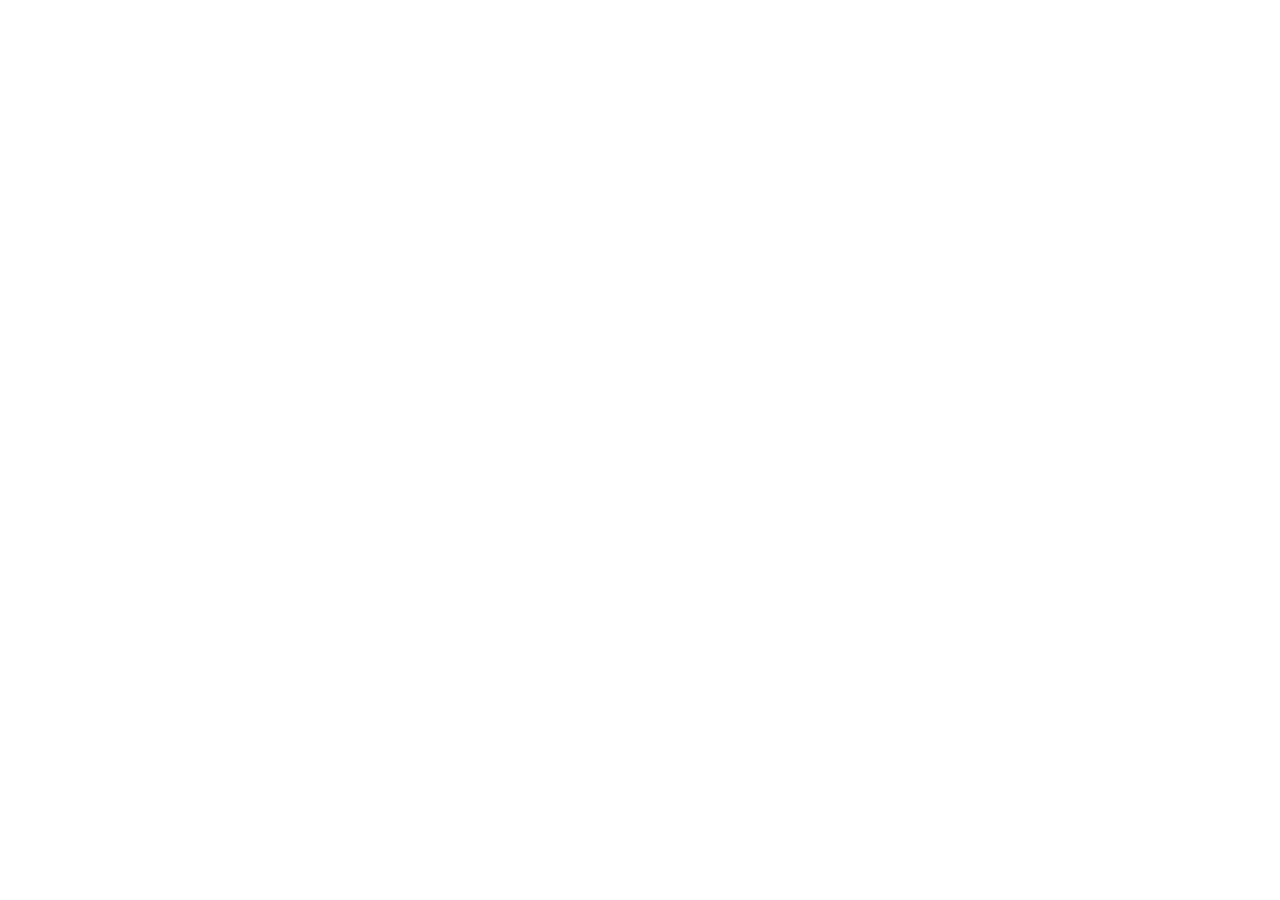
==== commit b3404309: "Add files via upload" ====
--- a/index.html
+++ b/index.html
@@ -6,616 +6,13 @@
 <title>Pemilihan Ketua OSIS</title>
 <link rel="preconnect" href="https://fonts.googleapis.com">
 <link rel="preconnect" href="https://fonts.gstatic.com" crossorigin>
-<link href="https://fonts.googleapis.com/css2?family=Space+Grotesk:wght@500;600;700&family=Inter:ital,wght@0,400;0,500;0,600;0,700;1,400&display=swap" rel="stylesheet">
-<style>
-:root{
-  --ink:#14151F;
-  --ink-2:#20222F;
-  --ink-soft:#6B7280;
-  --paper:#FFFFFF;
-  --paper-2:#F2F2F5;
-  --paper-line: rgba(20,21,31,0.10);
-  --gold:#D9A62A;
-  --gold-soft:#F1D488;
-  --red:#DC2645;
-  --red-soft:#F0879A;
-  --good:#16A34A;
-  --shadow: 0 22px 48px -24px rgba(20,21,31,0.38);
-  --radius: 16px;
-}
-*{box-sizing:border-box;}
-html,body{margin:0;padding:0;}
-body{
-  background:
-    radial-gradient(1200px 700px at 15% -10%, #262A3D 0%, var(--ink) 55%),
-    var(--ink);
-  color:var(--ink);
-  font-family:'Inter', sans-serif;
-  min-height:100vh;
-  -webkit-font-smoothing:antialiased;
-}
-h1,h2,h3,.serif{font-family:'Space Grotesk', sans-serif; letter-spacing:-0.01em;}
-button{font-family:inherit;cursor:pointer;}
-a{color:inherit;}
-:focus-visible{outline:2px solid var(--gold);outline-offset:2px;}
-@media (prefers-reduced-motion: reduce){
-  *{animation-duration:0.001ms !important; transition-duration:0.001ms !important;}
-}
-
-.shell{min-height:100vh;display:flex;flex-direction:column;}
-
-/* topbar */
-.topbar{display:flex;align-items:center;justify-content:space-between;padding:20px clamp(18px,4vw,48px);color:var(--paper);}
-.topbar .brand{display:flex;align-items:center;gap:12px;}
-.brand-mark{width:34px;height:34px;border-radius:50%;border:1.5px solid var(--gold-soft);display:flex;align-items:center;justify-content:center;font-family:'Fraunces',serif;font-size:16px;color:var(--gold-soft);}
-.brand-text .school{font-size:13px;letter-spacing:.02em;color:var(--gold-soft);margin:0;}
-.brand-text .title{font-size:16px;margin:0;font-weight:600;}
-.topbar .who{display:flex;align-items:center;gap:14px;font-size:14px;color:#C9D0E3;}
-.who .name{color:var(--paper);font-weight:600;}
-.role-pill{display:inline-flex;align-items:center;padding:2px 10px;border-radius:999px;font-size:11px;font-weight:600;background:rgba(221,201,138,0.18);color:var(--gold-soft);margin-right:8px;}
-.logout-btn{background:transparent;border:1px solid rgba(255,255,255,0.25);color:#C9D0E3;padding:7px 14px;border-radius:999px;font-size:13px;transition:border-color .15s, color .15s;}
-.logout-btn:hover{border-color:var(--gold-soft);color:var(--paper);}
-
-.stage{flex:1;display:flex;align-items:center;justify-content:center;padding:20px clamp(16px,4vw,48px) 48px;}
-.stage.top{align-items:flex-start;}
-
-/* login */
-.login-wrap{width:100%;max-width:1040px;display:grid;grid-template-columns:1.05fr 1fr;gap:56px;align-items:center;}
-.login-intro{color:var(--paper);}
-.login-intro .eyebrow-seal{width:56px;height:56px;border-radius:50%;border:1.5px solid var(--gold-soft);display:flex;align-items:center;justify-content:center;margin-bottom:22px;font-family:'Fraunces',serif;font-size:22px;color:var(--gold-soft);}
-.login-intro h1{font-size:clamp(32px,4vw,44px);line-height:1.1;font-weight:600;margin:0 0 16px;}
-.login-intro p{color:#C9D0E3;font-size:15.5px;line-height:1.65;max-width:38ch;margin:0;}
-
-.ballot-card{background:var(--paper);border-radius:var(--radius);box-shadow:var(--shadow);padding:8px;position:relative;}
-.ballot-card-inner{border:1px solid var(--paper-line);border-radius:10px;padding:34px 32px 30px;}
-
-.field{margin-bottom:16px;}
-.field label{display:block;font-size:12.5px;color:var(--ink-soft);margin-bottom:6px;}
-.field input{width:100%;padding:11px 13px;border:1px solid var(--paper-line);border-radius:12px;background:#FBF9F2;font-size:15px;color:var(--ink);font-family:inherit;}
-.field input:focus{border-color:var(--ink-soft);}
-.field .hint{font-size:12px;color:var(--ink-soft);margin-top:6px;}
-
-.stub-divider{position:relative;height:1px;border-top:1.5px dashed var(--paper-line);margin:22px 0 20px;}
-.stub-divider::before,.stub-divider::after{content:'';position:absolute;top:-7px;width:14px;height:14px;border-radius:50%;background:var(--ink);}
-.stub-divider::before{left:-40px;}
-.stub-divider::after{right:-40px;}
-
-.submit-btn{width:100%;padding:13px;border:none;border-radius:12px;background:var(--red);color:#F6EFE4;font-size:14.5px;font-weight:600;letter-spacing:.01em;margin-top:6px;transition:transform .12s, background .15s;}
-.submit-btn:hover{background:#8F332D;}
-.submit-btn:active{transform:scale(0.98) rotate(-0.3deg);}
-.submit-btn:disabled{opacity:.6;cursor:default;}
-.form-error{background:#F6E3E0;border:1px solid #E3B9B3;color:#8F332D;font-size:13px;padding:10px 12px;border-radius:12px;margin-bottom:16px;}
-
-/* setup screen */
-.setup-box{max-width:560px;background:var(--paper);border-radius:var(--radius);padding:32px 30px;box-shadow:var(--shadow);}
-.setup-box h2{margin-top:0;}
-.setup-box code{background:var(--paper-2);padding:2px 6px;border-radius:12px;font-size:13px;}
-.setup-box ol{padding-left:20px;line-height:1.8;font-size:14.5px;}
-
-/* candidate grid */
-.vote-head{width:100%;max-width:1040px;margin:0 auto 28px;color:var(--paper);}
-.vote-head h2{font-size:26px;margin:0 0 6px;font-weight:600;}
-.vote-head p{color:#C9D0E3;font-size:14.5px;margin:0;}
-.candidate-grid{width:100%;max-width:1040px;margin:0 auto;display:grid;grid-template-columns:repeat(auto-fit,minmax(280px,1fr));gap:22px;}
-.candidate-card{background:var(--paper);border-radius:var(--radius);overflow:hidden;box-shadow:var(--shadow);display:flex;flex-direction:column;}
-.candidate-photo-wrap{position:relative;aspect-ratio:4/3;background:var(--paper-2);}
-.candidate-photo-wrap img{width:100%;height:100%;object-fit:cover;display:block;}
-.seal{position:absolute;top:14px;left:14px;width:42px;height:42px;border-radius:50%;background:var(--ink);border:1.5px solid var(--gold-soft);color:var(--gold-soft);display:flex;align-items:center;justify-content:center;font-family:'Fraunces',serif;font-size:16px;font-weight:600;}
-.candidate-body{padding:18px 20px 20px;flex:1;display:flex;flex-direction:column;}
-.candidate-body h3{font-size:19px;margin:0 0 2px;font-weight:600;}
-.candidate-body .kelas{font-size:13px;color:var(--ink-soft);margin:0 0 14px;}
-.misi-toggle{background:none;border:none;padding:0;font-size:13px;color:var(--ink-soft);text-decoration:underline;text-underline-offset:3px;text-align:left;margin-bottom:12px;}
-.misi-panel{font-size:13.5px;line-height:1.6;color:var(--ink);margin-bottom:14px;}
-.misi-panel .visi{margin:0 0 8px;font-style:italic;color:var(--ink-soft);}
-.misi-panel ul{margin:0;padding-left:18px;}
-.pilih-btn{margin-top:auto;width:100%;padding:11px;border:1.5px solid var(--ink);border-radius:12px;background:transparent;color:var(--ink);font-weight:600;font-size:14px;transition:background .15s,color .15s,transform .12s;}
-.pilih-btn:hover{background:var(--ink);color:var(--paper);}
-.pilih-btn:active{transform:scale(0.97);}
-.pilih-btn:disabled{opacity:.5;}
-
-/* modal */
-.modal-overlay{position:fixed;inset:0;background:rgba(15,22,40,0.62);display:flex;align-items:center;justify-content:center;padding:20px;z-index:50;}
-.modal-box{background:var(--paper);border-radius:var(--radius);max-width:400px;width:100%;padding:28px 26px;box-shadow:var(--shadow);}
-.modal-box h3{margin:0 0 10px;font-size:20px;}
-.modal-box p{font-size:14.5px;color:var(--ink-soft);line-height:1.6;margin:0 0 22px;}
-.modal-actions{display:flex;gap:10px;}
-.modal-actions button{flex:1;padding:11px;border-radius:12px;font-size:14px;font-weight:600;}
-.modal-actions .cancel{background:transparent;border:1.5px solid var(--paper-line);color:var(--ink-soft);}
-.modal-actions .confirm{background:var(--red);border:none;color:#F6EFE4;}
-
-/* thanks */
-.thanks-box{max-width:420px;text-align:center;background:var(--paper);border-radius:var(--radius);padding:44px 34px;box-shadow:var(--shadow);}
-.stamp-check{width:74px;height:74px;border-radius:50%;border:2px solid var(--good);color:var(--good);display:flex;align-items:center;justify-content:center;margin:0 auto 20px;font-size:34px;animation:stamp-in .4s cubic-bezier(.2,1.4,.4,1);}
-@keyframes stamp-in{from{transform:scale(1.6) rotate(-14deg);opacity:0;}to{transform:scale(1) rotate(-6deg);opacity:1;}}
-.thanks-box h2{margin:0 0 10px;font-size:22px;}
-.thanks-box p{color:var(--ink-soft);font-size:14.5px;line-height:1.6;margin:0 0 24px;}
-.ghost-btn{background:transparent;border:1.5px solid var(--ink);color:var(--ink);padding:11px 20px;border-radius:12px;font-size:14px;font-weight:600;}
-.ghost-btn:hover{background:var(--ink);color:var(--paper);}
-
-/* monitor */
-.monitor-wrap{width:100%;max-width:760px;}
-.monitor-panel{background:var(--paper);border-radius:var(--radius);box-shadow:var(--shadow);padding:40px clamp(24px,5vw,52px);text-align:center;}
-.ring-wrap{position:relative;width:200px;height:200px;margin:0 auto 22px;}
-.ring-wrap svg{transform:rotate(-90deg);}
-.ring-track{fill:none;stroke:var(--paper-2);stroke-width:10;}
-.ring-fill{fill:none;stroke:var(--red);stroke-width:10;stroke-linecap:round;transition:stroke-dashoffset 1.1s cubic-bezier(.3,.7,.2,1);}
-.ring-center{position:absolute;inset:0;display:flex;flex-direction:column;align-items:center;justify-content:center;}
-.ring-center .count{font-family:'Fraunces',serif;font-size:44px;font-weight:600;line-height:1;}
-.ring-center .of{font-size:13px;color:var(--ink-soft);margin-top:4px;}
-.monitor-panel h2{font-size:20px;margin:0 0 4px;}
-.monitor-panel .sub{font-size:13.5px;color:var(--ink-soft);margin:0 0 30px;}
-.strip-label{font-size:12.5px;color:var(--ink-soft);margin:0 0 12px;text-align:left;}
-.candidate-strip{display:flex;gap:14px;justify-content:center;flex-wrap:wrap;margin-bottom:8px;}
-.strip-item{width:64px;text-align:center;}
-.strip-item img{width:64px;height:64px;border-radius:50%;object-fit:cover;border:2px solid var(--paper-2);display:block;margin:0 auto 8px;}
-.strip-item .n{font-size:11px;color:var(--ink-soft);}
-.monitor-note{font-size:13px;color:var(--ink-soft);margin-top:26px;}
-.live-dot{display:inline-block;width:7px;height:7px;border-radius:50%;background:var(--good);margin-right:6px;animation:pulse 1.6s infinite;}
-@keyframes pulse{0%,100%{opacity:1;}50%{opacity:.35;}}
-
-/* countdown reveal */
-.countdown-screen{position:fixed;inset:0;background:radial-gradient(1200px 700px at 50% 20%, #262A3D 0%, var(--ink) 60%);display:flex;flex-direction:column;align-items:center;justify-content:center;z-index:80;}
-.countdown-label{color:var(--gold-soft);font-size:14px;letter-spacing:.08em;margin-bottom:18px;text-transform:uppercase;}
-.countdown-num{font-family:'Fraunces',serif;font-size:150px;font-weight:600;color:var(--paper);line-height:1;animation:tick .8s cubic-bezier(.2,1.2,.4,1);}
-@keyframes tick{from{transform:scale(1.45);opacity:0;}to{transform:scale(1);opacity:1;}}
-.countdown-sub{color:#C9D0E3;font-size:14.5px;margin-top:18px;}
-
-/* result (published) */
-.result-wrap{width:100%;max-width:640px;text-align:center;}
-.winner-halo{position:relative;width:150px;height:150px;margin:0 auto 20px;}
-.halo-rays{position:absolute;inset:-24px;border-radius:50%;background:conic-gradient(from 0deg, var(--gold-soft) 0deg 6deg, transparent 6deg 24deg);opacity:.55;animation:spin 18s linear infinite;}
-@keyframes spin{to{transform:rotate(360deg);}}
-.winner-photo{position:absolute;inset:0;border-radius:50%;overflow:hidden;border:3px solid var(--gold-soft);box-shadow:var(--shadow);}
-.winner-photo img{width:100%;height:100%;object-fit:cover;}
-.result-wrap .tag{color:var(--gold-soft);font-size:13px;letter-spacing:.03em;margin:0 0 10px;}
-.result-wrap h1{color:var(--paper);font-size:clamp(24px,4vw,32px);margin:0 0 4px;font-weight:600;}
-.result-wrap .kelas{color:#C9D0E3;font-size:14px;margin:0 0 20px;}
-.rank-panel{margin-top:26px;background:var(--paper);border-radius:var(--radius);box-shadow:var(--shadow);padding:24px 26px;text-align:left;}
-.rank-row{display:flex;align-items:center;gap:12px;margin-bottom:16px;}
-.rank-row:last-child{margin-bottom:0;}
-.rank-row .rn{width:24px;font-size:13px;color:var(--ink-soft);flex-shrink:0;}
-.rank-row .rname{font-size:13.5px;font-weight:600;width:130px;flex-shrink:0;}
-.rank-bar-track{flex:1;height:20px;background:var(--paper-2);border-radius:12px;overflow:hidden;}
-.rank-bar-fill{height:100%;border-radius:12px;transition:width 1s cubic-bezier(.3,.7,.2,1);}
-.rank-row.winner .rank-bar-fill{background:var(--gold);}
-.rank-row:not(.winner) .rank-bar-fill{background:var(--ink-soft);}
-.rank-row .rv{width:70px;text-align:right;font-size:13px;color:var(--ink-soft);flex-shrink:0;}
-
-.net-error{max-width:420px;background:#F6E3E0;border:1px solid #E3B9B3;color:#8F332D;font-size:13.5px;padding:12px 14px;border-radius:12px;margin:0 auto 18px;text-align:center;}
-
-@media (max-width:900px){
-  .login-wrap{grid-template-columns:1fr;gap:34px;text-align:left;}
-  .login-intro p{max-width:none;}
-}
-@media (max-width:520px){
-  .ballot-card-inner{padding:28px 22px 26px;}
-  .stub-divider::before,.stub-divider::after{display:none;}
-  .rank-row .rname{width:96px;font-size:12.5px;}
-}
-</style>
+<link href="https://fonts.googleapis.com/css2?family=Fraunces:ital,opsz,wght@0,9..144,500;0,9..144,600;0,9..144,700;1,9..144,500;1,9..144,600&family=Inter:ital,wght@0,400;0,500;0,600;0,700;1,400&display=swap" rel="stylesheet">
+<link rel="stylesheet" href="assets/css/common.css">
+<link rel="stylesheet" href="assets/css/index.css">
 </head>
-<body>
+<body class="on-hero">
 <div id="app"></div>
-
-<script>
-/* =========================================================================
-   KONFIGURASI — wajib diisi sebelum di-deploy
-   Tempel URL Web App Google Apps Script kamu di sini
-   ========================================================================= */
-const API_URL = "https://script.google.com/macros/s/AKfycbyMBuVMGAgNKvaWrppnAwoB4Br9mUrIa4uG3_jRg6lANHWsK1ZaA-w0J_PfahXF59Pv/exec";
-const SEKOLAH = "SMP 2 Sragi";
-const TAHUN_AJARAN = "2026/2027";
-const MONITOR_POLL_MS = 6000; // seberapa sering halaman ini cek partisipasi & status hasil
-
-/* ============ API helpers ============ */
-function apiConfigured(){ return API_URL && API_URL.indexOf('TEMPEL_URL') === -1; }
-async function apiGet(params){
-  const qs = new URLSearchParams(params).toString();
-  const res = await fetch(API_URL + '?' + qs);
-  if(!res.ok) throw new Error('Gagal terhubung ke server (' + res.status + ')');
-  return res.json();
-}
-async function apiPost(payload){
-  const res = await fetch(API_URL, {
-    method:'POST',
-    headers:{'Content-Type':'text/plain;charset=utf-8'},
-    body: JSON.stringify(payload)
-  });
-  if(!res.ok) throw new Error('Gagal terhubung ke server (' + res.status + ')');
-  return res.json();
-}
-function sleep(ms){ return new Promise(r => setTimeout(r, ms)); }
-
-/* ============ app state ============ */
-const state = {
-  screen: apiConfigured() ? 'login' : 'setup',
-  user:null,
-  candidates:[],
-  openMisiNomor:null,
-  confirmCandidate:null,
-  submitting:false,
-  loginError:'',
-  netError:'',
-  voterCount:0,
-  totalPemilih:0,
-  published:false,
-  tally:null,
-  revealDone:false,
-  countdownVal:null,
-  pollHandle:null
-};
-
-function esc(s){ return String(s==null?'':s).replace(/[&<>"']/g, c => ({'&':'&amp;','<':'&lt;','>':'&gt;','"':'&quot;',"'":'&#39;'}[c])); }
-function seal(nomor){ return '<div class="seal">'+esc(nomor)+'</div>'; }
-function fallbackAvatar(nama){ return 'https://api.dicebear.com/7.x/initials/svg?seed='+encodeURIComponent(nama||'?'); }
-
-const app = document.getElementById('app');
-
-function render(){
-  let html = '';
-  let stageClass = 'stage';
-  if(state.screen === 'setup') html = screenSetup();
-  else if(state.screen === 'login') html = screenLogin();
-  else if(state.screen === 'vote'){ html = screenVote(); stageClass += ' top'; }
-  else if(state.screen === 'thanks') html = screenThanks();
-  else if(state.screen === 'monitor') html = state.published ? screenResult() : screenMonitor();
-
-  if(state.screen === 'setup' || state.screen === 'login'){
-    app.innerHTML = '<div class="shell"><div class="'+stageClass+'">'+html+'</div></div>';
-  } else {
-    app.innerHTML =
-      '<div class="shell">'+topbar()+'<div class="'+stageClass+'">'+
-      (state.netError ? '<div class="net-error">'+esc(state.netError)+'</div>' : '') +
-      html+'</div></div>';
-  }
-  if(state.confirmCandidate){ app.innerHTML += modalConfirm(state.confirmCandidate); }
-  if(state.countdownVal !== null){ app.innerHTML += screenCountdown(); }
-}
-
-function screenCountdown(){
-  const v = state.countdownVal;
-  return `
-  <div class="countdown-screen">
-    <div class="countdown-label">Mengungkap Ketua OSIS Terpilih</div>
-    <div class="countdown-num">${v > 0 ? v : '✦'}</div>
-    <div class="countdown-sub">${v > 0 ? 'Bersiap…' : 'Mengumumkan hasil…'}</div>
-  </div>`;
-}
-
-async function runCountdownThenReveal(){
-  for(const v of [3,2,1,0]){
-    state.countdownVal = v;
-    render();
-    await sleep(v === 0 ? 700 : 800);
-  }
-  state.countdownVal = null;
-  state.revealDone = true;
-  render();
-}
-
-function topbar(){
-  if(!state.user) return '';
-  return `
-  <div class="topbar">
-    <div class="brand">
-      <div class="brand-mark">P</div>
-      <div class="brand-text">
-        <p class="school">${esc(SEKOLAH)} · ${esc(TAHUN_AJARAN)}</p>
-        <p class="title">Pemilihan Ketua OSIS</p>
-      </div>
-    </div>
-    <div class="who">
-      <span><span class="role-pill">${esc(state.user.role||'Siswa')}</span><span class="name">${esc(state.user.nama)}</span></span>
-      <button class="logout-btn" data-action="logout">Keluar</button>
-    </div>
-  </div>`;
-}
-
-/* ============ screen: setup ============ */
-function screenSetup(){
-  return `
-  <div class="setup-box">
-    <h2>Belum dikonfigurasi</h2>
-    <p>Isi <code>API_URL</code> di bagian atas file ini dengan URL Web App Google Apps Script kamu, lalu deploy ulang.</p>
-    <ol>
-      <li>Buka Apps Script project backend kamu.</li>
-      <li>Deploy → New deployment → Web app.</li>
-      <li>Salin URL yang dihasilkan ke variabel <code>API_URL</code>.</li>
-    </ol>
-  </div>`;
-}
-
-/* ============ screen: login (guru & siswa) ============ */
-function screenLogin(){
-  return `
-  <div class="login-wrap">
-    <div class="login-intro">
-      <div class="eyebrow-seal">P</div>
-      <h1>Pemilihan Ketua OSIS ${esc(TAHUN_AJARAN)}</h1>
-      <p>${esc(SEKOLAH)} — masuk dengan akun guru atau siswa kamu untuk memberikan suara. Satu orang, satu suara.</p>
-    </div>
-    <div class="ballot-card">
-      <div class="ballot-card-inner">
-        ${state.loginError ? '<div class="form-error">'+esc(state.loginError)+'</div>' : ''}
-        <div class="field">
-          <label for="in-id">Username (NISN / NIP)</label>
-          <input id="in-id" inputmode="numeric" autocomplete="username" placeholder="Contoh: 0051234567">
-        </div>
-        <div class="stub-divider"></div>
-        <div class="field">
-          <label for="in-pass">Password</label>
-          <input id="in-pass" type="password" inputmode="numeric" autocomplete="current-password" placeholder="Password kamu = NISN/NIP kamu">
-          <p class="hint">Password default adalah ID (NISN/NIP) kamu sendiri.</p>
-        </div>
-        <button class="submit-btn" data-action="login" ${state.submitting?'disabled':''}>${state.submitting?'Memeriksa…':'Masuk'}</button>
-      </div>
-    </div>
-  </div>`;
-}
-
-/* ============ screen: vote ============ */
-function screenVote(){
-  const cards = state.candidates.map(c => {
-    const open = state.openMisiNomor === c.nomor;
-    return `
-    <div class="candidate-card">
-      <div class="candidate-photo-wrap">
-        <img src="${esc(c.foto) || fallbackAvatar(c.nama)}" data-fallback="${esc(encodeURIComponent(c.nama))}" alt="Foto ${esc(c.nama)}">
-        ${seal(c.nomor)}
-      </div>
-      <div class="candidate-body">
-        <h3>${esc(c.nama)}</h3>
-        <p class="kelas">${esc(c.kelas)}</p>
-        <button class="misi-toggle" data-action="toggle-misi" data-nomor="${esc(c.nomor)}">${open?'Sembunyikan visi & misi':'Lihat visi & misi'}</button>
-        ${open ? `
-        <div class="misi-panel">
-          <p class="visi">"${esc(c.visi)}"</p>
-          <ul>${(c.misi||[]).map(m=>'<li>'+esc(m)+'</li>').join('')}</ul>
-        </div>` : ''}
-        <button class="pilih-btn" data-action="ask-vote" data-nomor="${esc(c.nomor)}">Pilih Kandidat Ini</button>
-      </div>
-    </div>`;
-  }).join('');
-
-  return `
-  <div class="vote-head">
-    <h2>Pilih Ketua OSIS</h2>
-    <p>Tap "Pilih Kandidat Ini" pada kandidat pilihanmu. Kamu akan diminta konfirmasi sebelum suara dikirim.</p>
-  </div>
-  <div class="candidate-grid">${cards}</div>`;
-}
-
-function modalConfirm(c){
-  return `
-  <div class="modal-overlay" data-action="close-modal">
-    <div class="modal-box" onclick="event.stopPropagation()">
-      <h3>Konfirmasi pilihan</h3>
-      <p>Kamu memilih Nomor ${esc(c.nomor)} — <strong>${esc(c.nama)}</strong>. Pilihan tidak bisa diubah setelah dikirim. Lanjutkan?</p>
-      <div class="modal-actions">
-        <button class="cancel" data-action="close-modal">Batal</button>
-        <button class="confirm" data-action="confirm-vote" ${state.submitting?'disabled':''}>${state.submitting?'Mengirim…':'Ya, kirim suara'}</button>
-      </div>
-    </div>
-  </div>`;
-}
-
-function screenThanks(){
-  return `
-  <div class="thanks-box">
-    <div class="stamp-check">✓</div>
-    <h2>Suaramu sudah tercatat</h2>
-    <p>Terima kasih sudah berpartisipasi, ${esc(state.user.nama)}. Hasil akhir akan diumumkan panitia di halaman ini begitu proses pemilihan selesai.</p>
-    <button class="ghost-btn" data-action="goto-monitor">Lihat Pemantauan</button>
-  </div>`;
-}
-
-/* ============ screen: monitor (partisipasi, sebelum hasil diumumkan) ============ */
-function screenMonitor(){
-  const total = state.totalPemilih || 0;
-  const count = state.voterCount || 0;
-  const pct = total > 0 ? Math.min(1, count/total) : 0;
-  const r = 90, circ = 2*Math.PI*r;
-  const offset = circ * (1-pct);
-
-  const strip = state.candidates.map(c => `
-    <div class="strip-item">
-      <img src="${esc(c.foto) || fallbackAvatar(c.nama)}" data-fallback="${esc(encodeURIComponent(c.nama))}" alt="${esc(c.nama)}">
-      <div class="n">No. ${esc(c.nomor)}</div>
-    </div>`).join('');
-
-  return `
-  <div class="monitor-wrap">
-    <div class="monitor-panel">
-      <div class="ring-wrap">
-        <svg width="200" height="200" viewBox="0 0 200 200">
-          <circle class="ring-track" cx="100" cy="100" r="${r}"/>
-          <circle class="ring-fill" cx="100" cy="100" r="${r}" stroke-dasharray="${circ}" stroke-dashoffset="${offset}"/>
-        </svg>
-        <div class="ring-center">
-          <div class="count">${count}</div>
-          <div class="of">dari ${total} pemilih</div>
-        </div>
-      </div>
-      <h2><span class="live-dot"></span>Pemantauan Partisipasi</h2>
-      <p class="sub">Jumlah suara yang sudah masuk (guru &amp; siswa), diperbarui otomatis dari server.</p>
-      <p class="strip-label">Kandidat yang bertarung</p>
-      <div class="candidate-strip">${strip}</div>
-      <p class="monitor-note">Hasil akhir akan otomatis tampil di halaman ini begitu panitia mengumumkannya.</p>
-    </div>
-  </div>`;
-}
-
-/* ============ screen: result (setelah admin publish & countdown selesai) ============ */
-function screenResult(){
-  const tally = state.tally || {};
-  const ranked = state.candidates
-    .map(c => ({...c, votes: tally[c.nomor] || 0}))
-    .sort((a,b)=> b.votes - a.votes);
-  const winner = ranked[0];
-  const maxVotes = winner ? Math.max(1, winner.votes) : 1;
-
-  if(!winner){
-    return `<div class="result-wrap"><p style="color:var(--paper)">Belum ada suara masuk.</p></div>`;
-  }
-
-  return `
-  <div class="result-wrap">
-    <div class="winner-halo">
-      <div class="halo-rays"></div>
-      <div class="winner-photo"><img src="${esc(winner.foto) || fallbackAvatar(winner.nama)}" data-fallback="${esc(encodeURIComponent(winner.nama))}" alt="${esc(winner.nama)}"></div>
-    </div>
-    <p class="tag">TERPILIH SEBAGAI KETUA OSIS</p>
-    <h1>${esc(winner.nama)}</h1>
-    <p class="kelas">${esc(winner.kelas)} · Nomor Urut ${esc(winner.nomor)}</p>
-    <div class="rank-panel">
-      ${ranked.map((c,i)=>`
-        <div class="rank-row ${i===0?'winner':''}">
-          <div class="rn">${i+1}</div>
-          <div class="rname">${esc(c.nama)}</div>
-          <div class="rank-bar-track"><div class="rank-bar-fill" style="width:${(c.votes/maxVotes*100).toFixed(0)}%"></div></div>
-          <div class="rv">${c.votes} suara</div>
-        </div>
-      `).join('')}
-    </div>
-  </div>`;
-}
-
-/* ============ actions ============ */
-async function handleLogin(){
-  state.loginError = '';
-  const id = document.getElementById('in-id').value.trim();
-  const pass = document.getElementById('in-pass').value.trim();
-  if(!id || !pass){ state.loginError = 'Isi username dan password terlebih dahulu.'; render(); return; }
-  state.submitting = true; render();
-  try{
-    const res = await apiPost({action:'loginPemilih', id, password: pass});
-    if(!res.ok){ state.loginError = res.error || 'Login gagal.'; state.submitting=false; render(); return; }
-    state.user = {id, nama: res.nama, role: res.role || 'Siswa'};
-    await afterLogin();
-  }catch(err){
-    state.loginError = 'Gagal terhubung ke server. Coba lagi.'; state.submitting=false; render();
-  }
-}
-
-async function afterLogin(){
-  state.submitting = true; render();
-  try{
-    const [cand, voted, voterCount, voterStats, status] = await Promise.all([
-      apiGet({action:'getCandidates'}),
-      apiGet({action:'checkVoted', id: state.user.id}),
-      apiGet({action:'getVoterCount'}),
-      apiGet({action:'getVoterStats'}),
-      apiGet({action:'getResultStatus'})
-    ]);
-    state.candidates = Array.isArray(cand) ? cand : [];
-    state.voterCount = voterCount.count || 0;
-    state.totalPemilih = voterStats.total || 0;
-    state.submitting = false;
-    state.screen = voted.voted ? 'monitor' : 'vote';
-
-    if(status.published){
-      state.tally = status.tally || {};
-      if(state.screen === 'monitor'){
-        render();
-        await runCountdownThenReveal();
-      }
-      state.published = true;
-    }
-  }catch(err){
-    state.netError = 'Gagal memuat data kandidat.'; state.submitting=false;
-  }
-  render();
-  startPolling();
-}
-
-async function refreshMonitor(){
-  try{
-    const [voterCount, voterStats, status] = await Promise.all([
-      apiGet({action:'getVoterCount'}),
-      apiGet({action:'getVoterStats'}),
-      apiGet({action:'getResultStatus'})
-    ]);
-    state.voterCount = voterCount.count || 0;
-    state.totalPemilih = voterStats.total || 0;
-    const justPublished = status.published && !state.published;
-    if(status.published){ state.tally = status.tally || {}; }
-    state.published = !!status.published;
-
-    if(justPublished && !state.revealDone && state.screen === 'monitor'){
-      await runCountdownThenReveal();
-      return;
-    }
-  }catch(err){ /* diamkan, biarkan angka lama tampil */ }
-  render();
-}
-
-function startPolling(){
-  if(state.pollHandle) clearInterval(state.pollHandle);
-  state.pollHandle = setInterval(() => {
-    if(state.screen === 'monitor' && state.countdownVal === null) refreshMonitor();
-  }, MONITOR_POLL_MS);
-}
-
-async function submitVote(){
-  const c = state.confirmCandidate;
-  if(!c) return;
-  state.submitting = true; render();
-  try{
-    const res = await apiPost({action:'vote', id: state.user.id, nomor: c.nomor});
-    state.submitting = false;
-    state.confirmCandidate = null;
-    if(res.ok){
-      state.screen = 'thanks';
-    } else if(res.alreadyVoted){
-      state.screen = 'monitor';
-      await refreshMonitor();
-      return;
-    } else {
-      state.netError = res.error || 'Gagal mengirim suara.';
-    }
-  }catch(err){
-    state.submitting = false; state.confirmCandidate = null;
-    state.netError = 'Gagal terhubung ke server. Coba lagi.';
-  }
-  render();
-}
-
-/* ============ event delegation ============ */
-app.addEventListener('click', (e) => {
-  const t = e.target.closest('[data-action]');
-  if(!t) return;
-  const action = t.dataset.action;
-
-  if(action === 'login'){ handleLogin(); }
-  else if(action === 'logout'){
-    if(state.pollHandle) clearInterval(state.pollHandle);
-    Object.assign(state, {screen:'login', user:null, candidates:[], loginError:'', netError:'', confirmCandidate:null, tally:null, published:false, revealDone:false, countdownVal:null, pollHandle:null});
-    render();
-  }
-  else if(action === 'toggle-misi'){
-    const n = t.dataset.nomor;
-    state.openMisiNomor = state.openMisiNomor === n ? null : (state.candidates.find(c=>String(c.nomor)===String(n))||{}).nomor;
-    render();
-  }
-  else if(action === 'ask-vote'){
-    const n = t.dataset.nomor;
-    state.confirmCandidate = state.candidates.find(c=>String(c.nomor)===String(n));
-    render();
-  }
-  else if(action === 'close-modal'){ state.confirmCandidate = null; render(); }
-  else if(action === 'confirm-vote'){ submitVote(); }
-  else if(action === 'goto-monitor'){ state.screen='monitor'; refreshMonitor(); }
-});
-
-app.addEventListener('error', (e) => {
-  const img = e.target;
-  if(img.tagName === 'IMG' && img.dataset.fallback && !img.dataset.fallbackApplied){
-    img.dataset.fallbackApplied = '1';
-    img.src = 'https://api.dicebear.com/7.x/initials/svg?seed=' + img.dataset.fallback;
-  }
-}, true);
-
-render();
-</script>
+<script src="assets/js/common.js"></script>
+<script src="assets/js/index.js"></script>
 </body>
 </html>
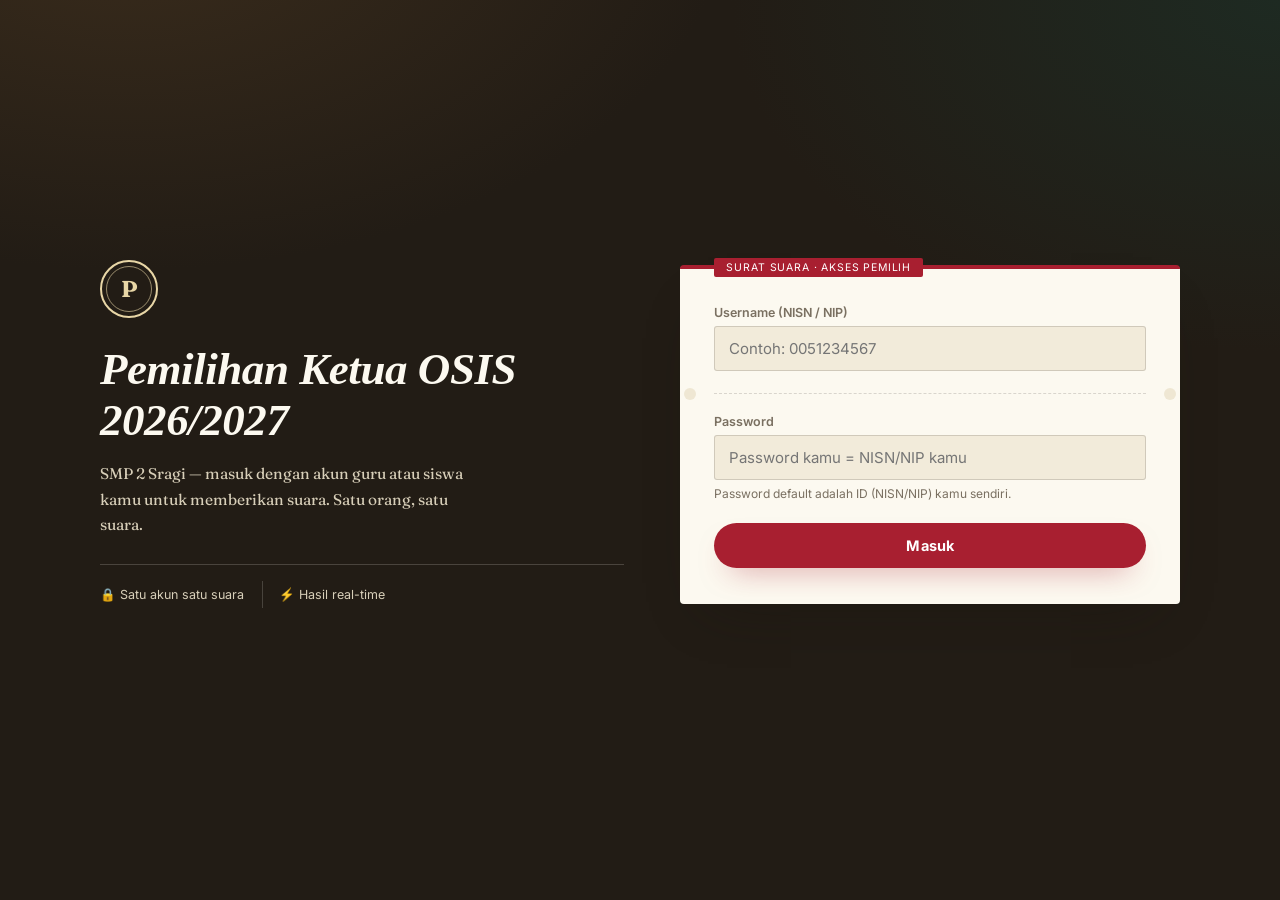
==== commit 1952ad11: "Add files via upload" ====
--- a/index.html
+++ b/index.html
@@ -7,12 +7,12 @@
 <link rel="preconnect" href="https://fonts.googleapis.com">
 <link rel="preconnect" href="https://fonts.gstatic.com" crossorigin>
 <link href="https://fonts.googleapis.com/css2?family=Fraunces:ital,opsz,wght@0,9..144,500;0,9..144,600;0,9..144,700;1,9..144,500;1,9..144,600&family=Inter:ital,wght@0,400;0,500;0,600;0,700;1,400&display=swap" rel="stylesheet">
-<link rel="stylesheet" href="assets/css/common.css">
-<link rel="stylesheet" href="assets/css/index.css">
+<link rel="stylesheet" href="assets/css/common.css?v=3">
+<link rel="stylesheet" href="assets/css/index.css?v=3">
 </head>
 <body class="on-hero">
 <div id="app"></div>
-<script src="assets/js/common.js"></script>
-<script src="assets/js/index.js"></script>
+<script src="assets/js/common.js?v=3"></script>
+<script src="assets/js/index.js?v=3"></script>
 </body>
 </html>
--- a/assets/css/common.css
+++ b/assets/css/common.css
@@ -0,0 +1,213 @@
+/* =========================================================================
+   COMMON.CSS
+   Dipakai bersama oleh index.html (pemilih) dan dashboard.html (panitia).
+   Bahasa desain: "buku registrasi / surat suara resmi" — kertas hangat,
+   garis rambut, cap tinta bulat yang sedikit miring untuk nomor & status,
+   bukan kartu SaaS generik. Berisi variabel warna, reset dasar, tombol,
+   badge, modal, form, tabel, topbar, toast, dan layar countdown/reveal.
+   ========================================================================= */
+
+:root{
+  --ink:#221C15;
+  --ink-2:#332A1E;
+  --ink-soft:#7A7061;
+  --paper:#FCF9F0;
+  --paper-2:#F2EBDA;
+  --bg-app:#EFE7D3;
+  --paper-line: rgba(34,28,21,0.16);
+  --paper-line-soft: rgba(34,28,21,0.09);
+  --brass:#A2803C;
+  --brass-soft:#E8D6A6;
+  --red:#A81F30;
+  --red-soft:#E3AAAE;
+  --red-dark:#7C1420;
+  --good:#2E6B4E;
+  --good-soft:#DCE7D9;
+  --shadow-sm: 0 4px 14px -8px rgba(34,28,21,0.28);
+  --shadow: 0 26px 54px -28px rgba(24,19,13,0.45);
+  --radius: 4px;
+  --radius-sm: 3px;
+  --radius-pill: 999px;
+}
+
+*{box-sizing:border-box;}
+html,body{margin:0;padding:0;}
+body{
+  color:var(--ink);
+  font-family:'Inter', sans-serif;
+  min-height:100vh;
+  -webkit-font-smoothing:antialiased;
+}
+h1,h2,h3,.serif{font-family:'Fraunces', serif; letter-spacing:-0.01em; font-weight:600;}
+button{font-family:inherit;cursor:pointer;}
+input,select,textarea{font-family:inherit;}
+a{color:inherit;}
+:focus-visible{outline:2px solid var(--brass);outline-offset:2px;}
+::selection{background:var(--brass-soft);}
+code{font-family:ui-monospace,monospace;}
+@media (prefers-reduced-motion: reduce){
+  *{animation-duration:0.001ms !important; transition-duration:0.001ms !important;}
+}
+
+/* ---------- ledger texture helper ---------- */
+.ledger-lines{
+  background-image: repeating-linear-gradient(to bottom, transparent, transparent 27px, var(--paper-line-soft) 27px, var(--paper-line-soft) 28px);
+}
+.stub-perforation{position:relative;height:1px;border-top:1.5px dashed var(--paper-line);margin:22px 0 20px;}
+.stub-perforation::before,.stub-perforation::after{content:"";position:absolute;top:-6px;width:12px;height:12px;border-radius:50%;background:var(--bg-app);}
+.stub-perforation::before{left:-30px;}
+.stub-perforation::after{right:-30px;}
+
+/* ---------- ink stamp (nomor / status / seal) ---------- */
+.stamp{
+  display:inline-flex;align-items:center;justify-content:center;
+  border:2px solid currentColor;border-radius:50%;
+  font-family:'Fraunces',serif;font-weight:700;
+  transform:rotate(-6deg);
+  position:relative;
+}
+.stamp::after{
+  content:"";position:absolute;inset:3px;border:1px solid currentColor;border-radius:50%;opacity:.55;
+}
+
+/* ---------- buttons ---------- */
+.btn{padding:11px 20px;border-radius:var(--radius-pill);font-size:13.5px;font-weight:600;border:1.5px solid transparent;transition:transform .12s, background .15s, box-shadow .15s, border-color .15s;}
+.btn:active{transform:scale(0.97);}
+.btn-primary{background:var(--ink);color:var(--paper);}
+.btn-primary:hover{background:var(--ink-2);box-shadow:var(--shadow-sm);}
+.btn-accent{background:var(--red);color:#fff;}
+.btn-accent:hover{background:var(--red-dark);box-shadow:var(--shadow-sm);}
+.btn-outline{background:transparent;border-color:var(--paper-line);color:var(--ink);}
+.btn-outline:hover{border-color:var(--ink);}
+.btn-danger{background:transparent;border-color:var(--red-soft);color:var(--red-dark);}
+.btn-danger:hover{background:rgba(168,31,48,0.08);border-color:var(--red-dark);}
+.btn:disabled{opacity:.5;cursor:default;transform:none;}
+
+/* ---------- badges ---------- */
+.badge{display:inline-flex;align-items:center;gap:5px;padding:4px 12px;border-radius:var(--radius-pill);font-size:11.5px;font-weight:700;letter-spacing:.01em;border:1px solid transparent;}
+.badge-siswa{background:transparent;border-color:#28407A;color:#28407A;}
+.badge-guru{background:transparent;border-color:var(--brass);color:#8A6710;}
+.badge-voted{background:var(--good-soft);color:#1E4A34;border-color:transparent;}
+.badge-notvoted{background:transparent;border-color:var(--paper-line);color:var(--ink-soft);}
+.badge-published{background:var(--good-soft);color:#1E4A34;}
+
+/* ---------- topbar (index & dashboard) ---------- */
+.topbar{display:flex;align-items:center;justify-content:space-between;padding:16px clamp(16px,3vw,36px);}
+.topbar.dark{background:var(--ink);color:var(--paper);border-bottom:3px double var(--brass-soft);}
+.topbar.light{background:var(--paper);border-bottom:1px solid var(--paper-line);}
+.brand{display:flex;align-items:center;gap:13px;}
+.brand-mark{
+  width:38px;height:38px;flex-shrink:0;border-radius:50%;
+  background:transparent;border:2px solid var(--brass-soft);
+  display:flex;align-items:center;justify-content:center;position:relative;
+  font-family:'Fraunces',serif;font-size:16px;font-weight:700;color:var(--brass-soft);
+}
+.brand-mark::after{content:"";position:absolute;inset:3px;border:1px solid var(--brass-soft);border-radius:50%;opacity:.6;}
+.topbar.light .brand-mark{border-color:var(--brass);color:var(--brass);}
+.topbar.light .brand-mark::after{border-color:var(--brass);}
+.brand-text .school{font-size:11.5px;letter-spacing:.03em;margin:0;opacity:.65;}
+.brand-text .title{font-size:15.5px;margin:2px 0 0;font-weight:600;font-family:'Fraunces',serif;}
+.topbar .who{display:flex;align-items:center;gap:14px;font-size:13.5px;}
+.who .name{font-weight:600;}
+.role-pill{display:inline-flex;align-items:center;padding:3px 11px;border-radius:var(--radius-pill);font-size:11px;font-weight:700;border:1px solid var(--brass);color:var(--brass);margin-right:8px;}
+.logout-btn{background:transparent;border:1.5px solid var(--paper-line);padding:8px 16px;border-radius:var(--radius-pill);font-size:13px;font-weight:600;color:inherit;transition:border-color .15s, background .15s;}
+.topbar.dark .logout-btn{border-color:rgba(252,249,240,0.25);color:#E3DCC8;}
+.topbar.dark .logout-btn:hover{border-color:var(--brass-soft);color:#fff;background:rgba(252,249,240,0.06);}
+.topbar.light .logout-btn:hover{border-color:var(--ink);background:var(--paper-2);}
+
+/* ---------- mini stat cards ---------- */
+.stat-row{display:grid;grid-template-columns:repeat(auto-fit,minmax(150px,1fr));gap:0;margin-bottom:22px;border:1px solid var(--paper-line);border-radius:var(--radius);overflow:hidden;background:var(--paper);}
+.mini-stat{padding:16px 20px;border-left:1px solid var(--paper-line);}
+.mini-stat:first-child{border-left:none;}
+.mini-stat .n{font-family:'Fraunces',serif;font-size:27px;font-weight:700;line-height:1;}
+.mini-stat .l{font-size:12px;color:var(--ink-soft);margin-top:6px;text-transform:uppercase;letter-spacing:.03em;}
+.mini-stat.accent .n{color:var(--red);}
+.mini-stat.gold .n{color:var(--brass);}
+.mini-stat.good .n{color:var(--good);}
+@media (max-width:620px){ .stat-row{grid-template-columns:1fr 1fr;} .mini-stat{border-left:none;border-top:1px solid var(--paper-line);} .mini-stat:nth-child(1),.mini-stat:nth-child(2){border-top:none;} }
+
+/* ---------- participation ring (shared by index & dashboard) ---------- */
+.ring-wrap{position:relative;margin:0 auto;}
+.ring-wrap svg{transform:rotate(-90deg);}
+.ring-track{fill:none;stroke:var(--paper-line);}
+.ring-fill{fill:none;stroke:var(--red);stroke-linecap:round;transition:stroke-dashoffset .9s cubic-bezier(.3,.7,.2,1);}
+.ring-center{position:absolute;inset:0;display:flex;flex-direction:column;align-items:center;justify-content:center;}
+.ring-center .count{font-family:'Fraunces',serif;font-weight:700;line-height:1;}
+.ring-center .of{color:var(--ink-soft);margin-top:4px;}
+.live-dot{display:inline-block;width:7px;height:7px;border-radius:50%;background:var(--good);margin-right:6px;animation:pulse 1.6s infinite;}
+@keyframes pulse{0%,100%{opacity:1;}50%{opacity:.3;}}
+
+/* ---------- forms ---------- */
+.field{margin-bottom:16px;}
+.field label{display:block;font-size:12.5px;color:var(--ink-soft);font-weight:600;margin-bottom:6px;}
+.field input,.field select,.field textarea{width:100%;padding:12px 14px;border:1.5px solid var(--paper-line);border-radius:var(--radius-sm);background:var(--paper-2);font-size:15px;color:var(--ink);transition:border-color .15s, background .15s;}
+.field input:focus,.field select:focus,.field textarea:focus{border-color:var(--ink);background:var(--paper);}
+.field .hint{font-size:12px;color:var(--ink-soft);margin-top:6px;}
+.field-note{font-size:11.5px;color:var(--ink-soft);margin-top:5px;}
+.form-error{background:rgba(168,31,48,0.08);border:1px solid var(--red-soft);color:var(--red-dark);font-size:13px;padding:11px 14px;border-radius:var(--radius-sm);margin-bottom:16px;}
+.net-error{max-width:520px;background:rgba(168,31,48,0.08);border:1px solid var(--red-soft);color:var(--red-dark);font-size:13.5px;padding:12px 16px;border-radius:var(--radius-sm);margin:0 auto 18px;}
+.net-ok{max-width:520px;background:var(--good-soft);border:1px solid #9DC3AC;color:#1E4A34;font-size:13.5px;padding:12px 16px;border-radius:var(--radius-sm);margin:0 auto 18px;}
+
+/* ---------- toast (pengganti banner statis) ---------- */
+.toast-wrap{position:fixed;bottom:22px;left:50%;transform:translateX(-50%);z-index:120;display:flex;flex-direction:column;gap:8px;align-items:center;width:min(92vw,420px);}
+.toast{width:100%;padding:13px 18px;border-radius:var(--radius-sm);font-size:13.5px;box-shadow:var(--shadow);animation:toast-in .22s cubic-bezier(.2,1,.3,1);display:flex;align-items:center;gap:10px;}
+.toast.ok{background:var(--ink);color:var(--paper);border-left:4px solid var(--good);}
+.toast.err{background:var(--ink);color:var(--paper);border-left:4px solid var(--red);}
+@keyframes toast-in{from{opacity:0;transform:translateY(10px);}to{opacity:1;transform:translateY(0);}}
+
+/* ---------- modal ---------- */
+.modal-overlay{position:fixed;inset:0;background:rgba(20,16,11,0.6);backdrop-filter:blur(2px);display:flex;align-items:center;justify-content:center;padding:20px;z-index:60;overflow-y:auto;}
+.modal-box{background:var(--paper);border-radius:var(--radius);max-width:440px;width:100%;padding:30px 28px;box-shadow:var(--shadow);margin:auto;animation:modal-in .22s cubic-bezier(.2,1,.3,1);border-top:3px solid var(--ink);}
+@keyframes modal-in{from{opacity:0;transform:translateY(10px) scale(.98);}to{opacity:1;transform:translateY(0) scale(1);}}
+.modal-box h3{margin:0 0 18px;font-size:20px;}
+.modal-box .grid2{display:grid;grid-template-columns:1fr 1fr;gap:14px;}
+.modal-actions{display:flex;gap:10px;margin-top:8px;}
+.modal-actions button{flex:1;padding:12px;border-radius:var(--radius-pill);font-size:14px;font-weight:600;border:1.5px solid transparent;}
+.modal-actions .cancel{background:transparent;border-color:var(--paper-line);color:var(--ink-soft);}
+.modal-actions .cancel:hover{border-color:var(--ink);color:var(--ink);}
+.modal-actions .confirm{background:var(--ink);border-color:var(--ink);color:var(--paper);}
+.modal-actions .confirm:hover{background:var(--ink-2);}
+.modal-actions .confirm.danger{background:var(--red);border-color:var(--red);}
+.modal-actions .confirm.danger:hover{background:var(--red-dark);}
+
+/* ---------- data table (buku registrasi) ---------- */
+.table-scroll{overflow-x:auto;border:1px solid var(--paper-line);border-radius:var(--radius);}
+.data-table{width:100%;border-collapse:collapse;background:var(--paper);}
+.data-table th{text-align:left;font-size:11.5px;font-family:'Fraunces',serif;font-weight:600;color:var(--ink-soft);padding:13px 16px;background:var(--paper-2);white-space:nowrap;border-bottom:1.5px solid var(--paper-line);}
+.data-table td{padding:13px 16px;border-top:1px solid var(--paper-line);font-size:14px;vertical-align:middle;}
+.data-table tbody tr{transition:background .12s, box-shadow .12s;border-left:3px solid transparent;}
+.data-table tbody tr:hover{background:var(--paper-2);border-left-color:var(--red);}
+.row-actions{display:flex;gap:8px;}
+.row-actions button{padding:7px 14px;font-size:12.5px;border-radius:var(--radius-pill);}
+.empty-note{padding:40px 20px;text-align:center;color:var(--ink-soft);font-size:14px;background:var(--paper);border-radius:var(--radius);border:1.5px dashed var(--paper-line);}
+
+/* ---------- countdown reveal (shared) ---------- */
+.countdown-screen{position:fixed;inset:0;background:radial-gradient(1200px 700px at 50% 20%, #35291B 0%, var(--ink) 60%);display:flex;flex-direction:column;align-items:center;justify-content:center;z-index:90;}
+.countdown-label{color:var(--brass-soft);font-size:13.5px;letter-spacing:.08em;margin-bottom:18px;font-weight:600;}
+.countdown-num{font-family:'Fraunces',serif;font-size:150px;font-weight:700;color:var(--paper);line-height:1;animation:tick .8s cubic-bezier(.2,1.2,.4,1);}
+@keyframes tick{from{transform:scale(1.45);opacity:0;}to{transform:scale(1);opacity:1;}}
+.countdown-sub{color:#D8CFB9;font-size:14.5px;margin-top:20px;}
+
+.winner-halo{position:relative;margin:0 auto;}
+.halo-rays{position:absolute;border-radius:50%;background:conic-gradient(from 0deg, var(--brass-soft) 0deg 6deg, transparent 6deg 24deg);opacity:.5;animation:spin 18s linear infinite;}
+@keyframes spin{to{transform:rotate(360deg);}}
+.winner-photo{position:absolute;inset:0;border-radius:50%;overflow:hidden;border:3px solid var(--brass-soft);box-shadow:var(--shadow);background:var(--paper-2);}
+.winner-photo img{width:100%;height:100%;object-fit:cover;display:block;}
+
+.rank-panel{background:var(--paper);border-radius:var(--radius);box-shadow:var(--shadow);padding:26px 28px;text-align:left;border-top:3px solid var(--brass);}
+.rank-row{display:flex;align-items:center;gap:12px;margin-bottom:16px;}
+.rank-row:last-child{margin-bottom:0;}
+.rank-row .rn{width:24px;font-size:13px;color:var(--ink-soft);flex-shrink:0;font-weight:600;font-family:'Fraunces',serif;}
+.rank-row .rname{font-size:13.5px;font-weight:700;width:130px;flex-shrink:0;}
+.rank-bar-track{flex:1;height:16px;background:var(--paper-2);border-radius:var(--radius-pill);overflow:hidden;}
+.rank-bar-fill{height:100%;border-radius:var(--radius-pill);transition:width 1s cubic-bezier(.3,.7,.2,1);}
+.rank-row.winner .rank-bar-fill{background:var(--brass);}
+.rank-row:not(.winner) .rank-bar-fill{background:var(--ink-soft);}
+.rank-row .rv{width:72px;text-align:right;font-size:12.5px;color:var(--ink-soft);flex-shrink:0;}
+
+.confetti{position:absolute;top:0;width:6px;height:14px;opacity:.85;animation:fall linear infinite;}
+@keyframes fall{from{transform:translateY(-40px) rotate(0deg);}to{transform:translateY(105vh) rotate(360deg);}}
+
+/* ---------- avatar / fallback initials ---------- */
+.avatar-circle{border-radius:50%;overflow:hidden;background:var(--paper-2);display:flex;align-items:center;justify-content:center;flex-shrink:0;border:1px solid var(--paper-line);}
+.avatar-circle img{width:100%;height:100%;object-fit:cover;display:block;}
--- a/assets/css/index.css
+++ b/assets/css/index.css
@@ -0,0 +1,197 @@
+/* =========================================================================
+   INDEX.CSS — khusus halaman pemilih (index.html)
+   ========================================================================= */
+
+body.on-hero{
+  background:
+    radial-gradient(1000px 600px at 10% -10%, #3A2C1C 0%, transparent 60%),
+    radial-gradient(1000px 640px at 100% 0%, #1E2A22 0%, transparent 55%),
+    var(--ink);
+}
+/* Latar layar pemilihan/pemantauan: foto gedung sekolah, ditutup gradasi
+   gelap supaya teks & kartu putih di atasnya tetap terbaca jelas. */
+body.on-app{
+  background:
+    linear-gradient(180deg, rgba(20,16,11,.80) 0%, rgba(20,16,11,.55) 32%, rgba(20,16,11,.62) 100%),
+    url('img/bg-sekolah.jpg') center 30% / cover no-repeat;
+  background-color:var(--bg-app);
+}
+
+.shell{min-height:100vh;display:flex;flex-direction:column;}
+.stage{flex:1;display:flex;align-items:center;justify-content:center;padding:24px clamp(16px,4vw,48px) 56px;}
+.stage.top{align-items:flex-start;}
+
+/* ---------- vote head: panel kaca buram di atas foto latar ---------- */
+.vote-head{
+  width:100%;max-width:1080px;margin:0 auto 28px;
+  background:rgba(20,16,11,.5);backdrop-filter:blur(8px);-webkit-backdrop-filter:blur(8px);
+  border:1px solid rgba(252,249,240,.14);border-radius:var(--radius);
+  padding:20px 26px;
+}
+.vote-head h2{font-size:28px;margin:0 0 6px;font-weight:600;color:var(--paper);}
+.vote-head p{color:#D8CFB9;font-size:14.5px;margin:0;line-height:1.55;}
+
+/* ---------- login ---------- */
+.login-wrap{width:100%;max-width:1080px;display:grid;grid-template-columns:1.05fr 1fr;gap:56px;align-items:center;}
+.login-intro{color:var(--paper);}
+.login-intro .eyebrow-seal{
+  width:58px;height:58px;border-radius:50%;border:2px solid var(--brass-soft);position:relative;
+  display:flex;align-items:center;justify-content:center;margin-bottom:26px;
+  font-family:'Fraunces',serif;font-size:23px;font-weight:700;color:var(--brass-soft);
+}
+.login-intro .eyebrow-seal::after{content:"";position:absolute;inset:4px;border:1px solid var(--brass-soft);border-radius:50%;opacity:.6;}
+.login-intro h1{font-size:clamp(32px,4vw,45px);line-height:1.12;font-weight:600;margin:0 0 16px;font-style:italic;}
+.login-intro p{color:#D8CFB9;font-size:15.5px;line-height:1.65;max-width:38ch;margin:0 0 26px;font-family:'Fraunces',serif;}
+.login-badges{display:flex;gap:0;flex-wrap:wrap;border-top:1px solid rgba(252,249,240,0.18);padding-top:16px;}
+.login-badge{display:flex;align-items:center;gap:8px;padding:6px 18px 6px 0;font-size:12.5px;color:#D8CFB9;border-right:1px solid rgba(252,249,240,0.18);margin-right:16px;}
+.login-badge:last-child{border-right:none;}
+
+.ballot-card{background:var(--paper);border-radius:var(--radius);box-shadow:var(--shadow);padding:36px 34px;border-top:4px solid var(--red);position:relative;}
+.ballot-card::before{content:"SURAT SUARA · AKSES PEMILIH";position:absolute;top:-11px;left:34px;background:var(--red);color:#fff;font-size:10.5px;letter-spacing:.08em;padding:3px 12px;border-radius:2px;}
+.submit-btn{width:100%;padding:14px;border:none;border-radius:var(--radius-pill);background:var(--red);color:#fff;font-size:14.5px;font-weight:700;letter-spacing:.01em;margin-top:6px;transition:transform .12s, background .15s, box-shadow .15s;box-shadow:0 14px 30px -16px rgba(168,31,48,.65);}
+.submit-btn:hover{background:var(--red-dark);}
+.submit-btn:active{transform:scale(0.98);}
+.submit-btn:disabled{opacity:.6;cursor:default;box-shadow:none;}
+
+/* ---------- setup screen ---------- */
+.setup-box{max-width:560px;background:var(--paper);border-radius:var(--radius);padding:32px 30px;box-shadow:var(--shadow);}
+.setup-box code{background:var(--paper-2);padding:2px 6px;border-radius:4px;font-size:13px;}
+.setup-box ol{padding-left:20px;line-height:1.8;font-size:14.5px;}
+
+/* ---------- candidate cards — kartu surat suara bernomor, bukan kartu gradien ---------- */
+.candidate-grid{width:100%;max-width:1080px;margin:0 auto;display:grid;grid-template-columns:repeat(auto-fit,minmax(260px,1fr));gap:22px;}
+.candidate-card{
+  background:var(--paper);border:1.5px solid var(--paper-line);border-radius:var(--radius);
+  display:flex;flex-direction:column;overflow:hidden;position:relative;
+  box-shadow:var(--shadow-sm);
+  transition:border-color .18s, transform .18s, box-shadow .18s;
+}
+.candidate-card:hover{border-color:var(--ink);transform:translateY(-3px);box-shadow:var(--shadow);}
+
+/* Foto kandidat versi kartu besar — bukan lingkaran kecil, full-width di
+   bagian atas kartu, rasio potret, bisa diklik untuk zoom. */
+.candidate-photo-wrap{
+  position:relative;width:100%;aspect-ratio:4/5;overflow:hidden;
+  background:var(--paper-2);cursor:zoom-in;
+}
+.candidate-photo{width:100%;height:100%;object-fit:cover;display:block;transition:transform .35s ease;}
+.candidate-photo-wrap:hover .candidate-photo{transform:scale(1.05);}
+.photo-zoom-hint{
+  position:absolute;right:10px;bottom:10px;background:rgba(20,16,11,.72);color:var(--paper);
+  font-size:11.5px;font-weight:600;padding:5px 11px;border-radius:var(--radius-pill);
+  opacity:0;transform:translateY(4px);transition:opacity .18s, transform .18s;
+  pointer-events:none;
+}
+.candidate-photo-wrap:hover .photo-zoom-hint,
+.candidate-photo-wrap:focus-visible .photo-zoom-hint{opacity:1;transform:translateY(0);}
+.candidate-photo-wrap::after{
+  content:"";position:absolute;inset:0;
+  background:linear-gradient(180deg, transparent 55%, rgba(20,16,11,.32) 100%);
+  pointer-events:none;
+}
+
+.candidate-nomor-stamp{
+  position:absolute;top:14px;left:14px;width:40px;height:40px;
+  background:var(--paper);border-radius:50%;color:var(--red);font-size:16px;
+  box-shadow:0 4px 10px -3px rgba(20,16,11,.4);z-index:1;
+}
+.candidate-body{padding:16px 22px 22px;flex:1;display:flex;flex-direction:column;text-align:center;}
+.candidate-body h3{font-size:19px;margin:2px 0 2px;font-weight:600;}
+.candidate-body .kelas{font-size:13px;color:var(--ink-soft);margin:0 0 14px;}
+.misi-toggle{background:transparent;border:1px solid var(--paper-line);padding:7px 14px;border-radius:var(--radius-pill);font-size:12.5px;color:var(--ink-soft);font-weight:600;margin:0 auto 12px;}
+.misi-toggle:hover{border-color:var(--ink);color:var(--ink);}
+.misi-panel{font-size:13.5px;line-height:1.6;color:var(--ink);margin-bottom:14px;text-align:left;background:var(--paper-2);border-radius:var(--radius-sm);padding:14px 16px;border-left:2px solid var(--brass);}
+.misi-panel .visi{margin:0 0 8px;font-style:italic;color:var(--ink-soft);font-family:'Fraunces',serif;}
+.misi-panel ul{margin:0;padding-left:18px;}
+.pilih-btn{margin-top:auto;width:100%;padding:12px;border:1.5px solid var(--ink);border-radius:var(--radius-pill);background:var(--ink);color:var(--paper);font-weight:700;font-size:14px;transition:background .15s,transform .12s;}
+.pilih-btn:hover{background:var(--ink-2);}
+.pilih-btn:active{transform:scale(0.97);}
+.pilih-btn:disabled{opacity:.5;}
+
+/* ---------- thanks screen ---------- */
+.thanks-box{max-width:420px;text-align:center;background:var(--paper);border-radius:var(--radius);padding:46px 34px;box-shadow:var(--shadow);border-top:4px solid var(--good);}
+.stamp-check{width:74px;height:74px;border-radius:50%;border:2.5px solid var(--good);color:var(--good);display:flex;align-items:center;justify-content:center;margin:0 auto 22px;font-size:32px;transform:rotate(-6deg);animation:stamp-in .4s cubic-bezier(.2,1.4,.4,1);}
+@keyframes stamp-in{from{transform:scale(1.6) rotate(-14deg);opacity:0;}to{transform:scale(1) rotate(-6deg);opacity:1;}}
+.thanks-box h2{margin:0 0 10px;font-size:22px;}
+.thanks-box p{color:var(--ink-soft);font-size:14.5px;line-height:1.6;margin:0 0 24px;}
+.ghost-btn{background:transparent;border:1.5px solid var(--ink);color:var(--ink);padding:12px 22px;border-radius:var(--radius-pill);font-size:14px;font-weight:700;}
+.ghost-btn:hover{background:var(--ink);color:var(--paper);}
+
+/* ---------- monitor (partisipasi) ---------- */
+.monitor-wrap{width:100%;max-width:760px;}
+.monitor-panel{background:var(--paper);border-radius:var(--radius);box-shadow:var(--shadow);padding:44px clamp(24px,5vw,56px);text-align:center;border-top:4px solid var(--brass);}
+.monitor-panel .ring-wrap{width:200px;height:200px;margin-bottom:24px;}
+.monitor-panel .ring-center .count{font-size:44px;}
+.monitor-panel .ring-center .of{font-size:13px;}
+.monitor-panel h2{font-size:20px;margin:0 0 4px;}
+.monitor-panel .sub{font-size:13.5px;color:var(--ink-soft);margin:0 0 32px;}
+.strip-label{font-size:12.5px;color:var(--ink-soft);margin:0 0 14px;text-align:left;font-weight:600;}
+.candidate-strip{display:flex;gap:16px;justify-content:center;flex-wrap:wrap;margin-bottom:8px;}
+.strip-item{width:66px;text-align:center;}
+.strip-item .avatar-circle{width:64px;height:64px;margin:0 auto 8px;}
+.strip-item .n{font-size:11px;color:var(--ink-soft);}
+.monitor-note{font-size:13px;color:var(--ink-soft);margin-top:28px;padding-top:22px;border-top:1px dashed var(--paper-line);}
+
+/* ---------- result (published) ---------- */
+.result-wrap{width:100%;max-width:640px;text-align:center;}
+.result-hero{background:radial-gradient(700px 400px at 50% -10%, #35291B 0%, var(--ink) 70%);border-radius:var(--radius);padding:44px 30px 38px;box-shadow:var(--shadow);}
+.result-hero .winner-halo{width:150px;height:150px;margin-bottom:20px;}
+.result-hero .halo-rays{inset:-24px;}
+.result-hero .tag{color:var(--brass-soft);font-size:13px;letter-spacing:.05em;margin:0 0 10px;font-weight:600;}
+.result-hero h1{color:var(--paper);font-size:clamp(24px,4vw,32px);margin:0 0 4px;font-weight:600;}
+.result-hero .kelas{color:#D8CFB9;font-size:14px;margin:0;}
+.result-wrap .rank-panel{margin-top:22px;}
+
+/* ---------- lightbox zoom foto kandidat ---------- */
+.photo-zoom-overlay{background:rgba(12,9,6,.86);backdrop-filter:blur(3px);z-index:80;}
+.photo-zoom-box{
+  background:var(--ink);color:var(--paper);border-radius:var(--radius);
+  width:100%;max-width:560px;box-shadow:var(--shadow);
+  display:flex;flex-direction:column;overflow:hidden;
+  border-top:3px solid var(--brass-soft);margin:auto;
+}
+.photo-zoom-head{display:flex;align-items:flex-start;justify-content:space-between;gap:12px;padding:18px 20px 12px;}
+.photo-zoom-head h3{margin:0 0 2px;font-size:17px;color:var(--paper);}
+.photo-zoom-head p{margin:0;font-size:12.5px;color:#D8CFB9;}
+.zoom-close-btn{
+  background:transparent;border:1.5px solid rgba(252,249,240,.3);color:var(--paper);
+  width:32px;height:32px;border-radius:50%;font-size:14px;flex-shrink:0;
+  display:flex;align-items:center;justify-content:center;transition:border-color .15s, background .15s;
+}
+.zoom-close-btn:hover{border-color:var(--brass-soft);background:rgba(252,249,240,.08);}
+.photo-zoom-stage{
+  width:100%;aspect-ratio:1/1;max-height:60vh;overflow:hidden;position:relative;
+  background:#0E0B07;touch-action:none;
+}
+.photo-zoom-stage img{
+  width:100%;height:100%;object-fit:contain;display:block;
+  transform-origin:center center;user-select:none;-webkit-user-select:none;
+  transition:transform .06s linear;
+}
+.photo-zoom-controls{
+  display:flex;align-items:center;gap:8px;padding:14px 20px 20px;flex-wrap:wrap;
+}
+.zoom-btn{
+  width:36px;height:36px;border-radius:50%;background:rgba(252,249,240,.08);
+  border:1.5px solid rgba(252,249,240,.24);color:var(--paper);font-size:17px;font-weight:700;
+  display:flex;align-items:center;justify-content:center;transition:background .15s, border-color .15s;
+  flex-shrink:0;
+}
+.zoom-btn:hover{background:rgba(252,249,240,.16);border-color:var(--brass-soft);}
+.zoom-reset-btn{width:auto;padding:0 14px;border-radius:var(--radius-pill);font-size:12.5px;font-weight:600;}
+.zoom-hint-text{font-size:11.5px;color:#B7AC94;margin-left:auto;}
+
+@media (max-width:520px){
+  .photo-zoom-box{max-width:100%;}
+  .photo-zoom-stage{aspect-ratio:4/5;max-height:52vh;}
+  .zoom-hint-text{margin-left:0;width:100%;}
+}
+
+@media (max-width:900px){
+  .login-wrap{grid-template-columns:1fr;gap:34px;text-align:left;}
+  .login-intro p{max-width:none;}
+}
+@media (max-width:520px){
+  .ballot-card{padding:28px 22px;}
+  .rank-row .rname{width:96px;font-size:12.5px;}
+}
